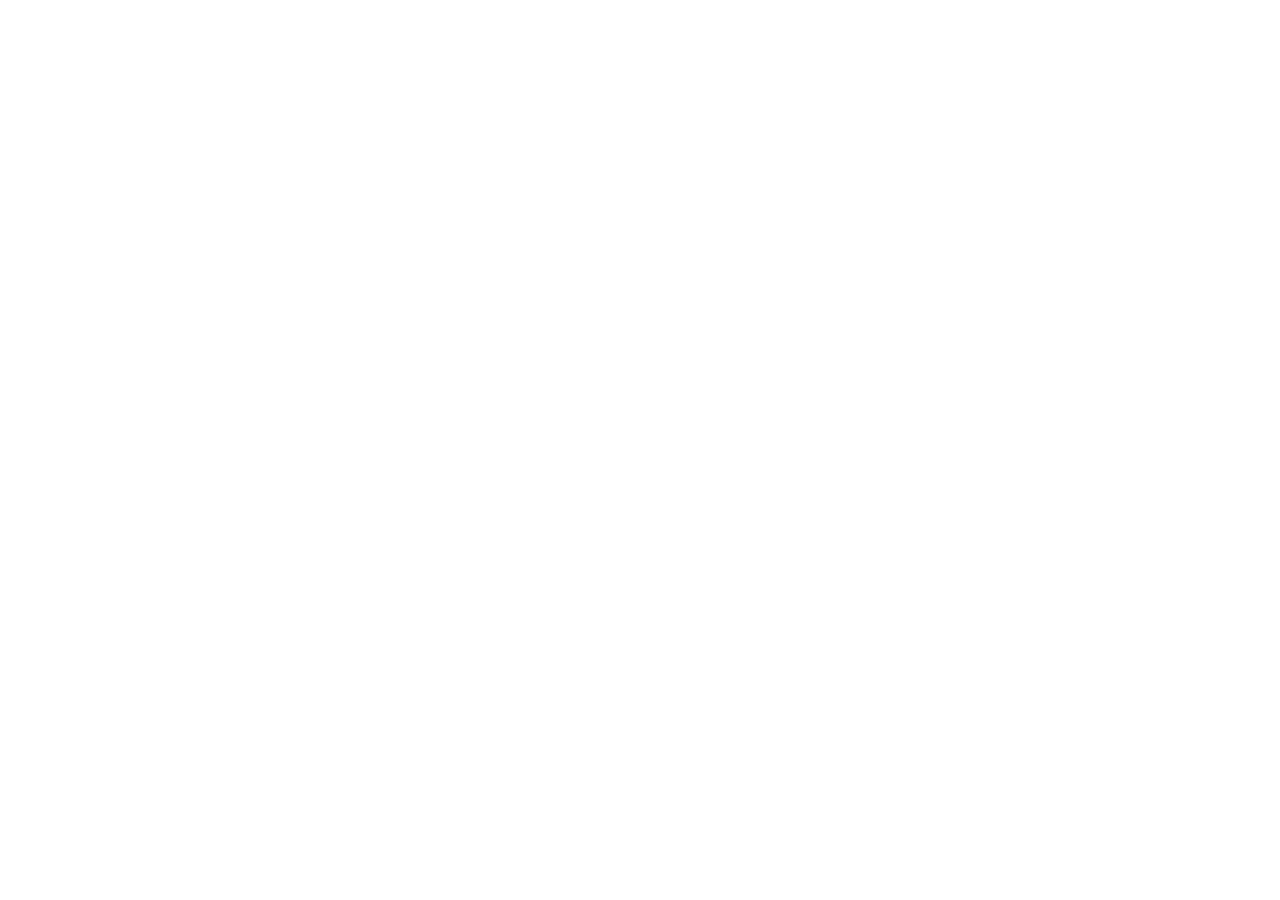
==== index.html @ f514699d "feat: redirect site root and /cv to the published CV" ====
<!doctype html>
<html lang="en">
  <head>
    <meta charset="utf-8" />
    <meta name="viewport" content="width=device-width, initial-scale=1" />
    <title>Maksym Synenko</title>
    <meta http-equiv="refresh" content="0; url=cv/" />
    <link rel="canonical" href="https://devmaxxx.github.io/cv/" />
    <script>
      location.replace('cv/');
    </script>
  </head>
  <body>
    <p><a href="cv/">Maksym Synenko — CV</a></p>
  </body>
</html>
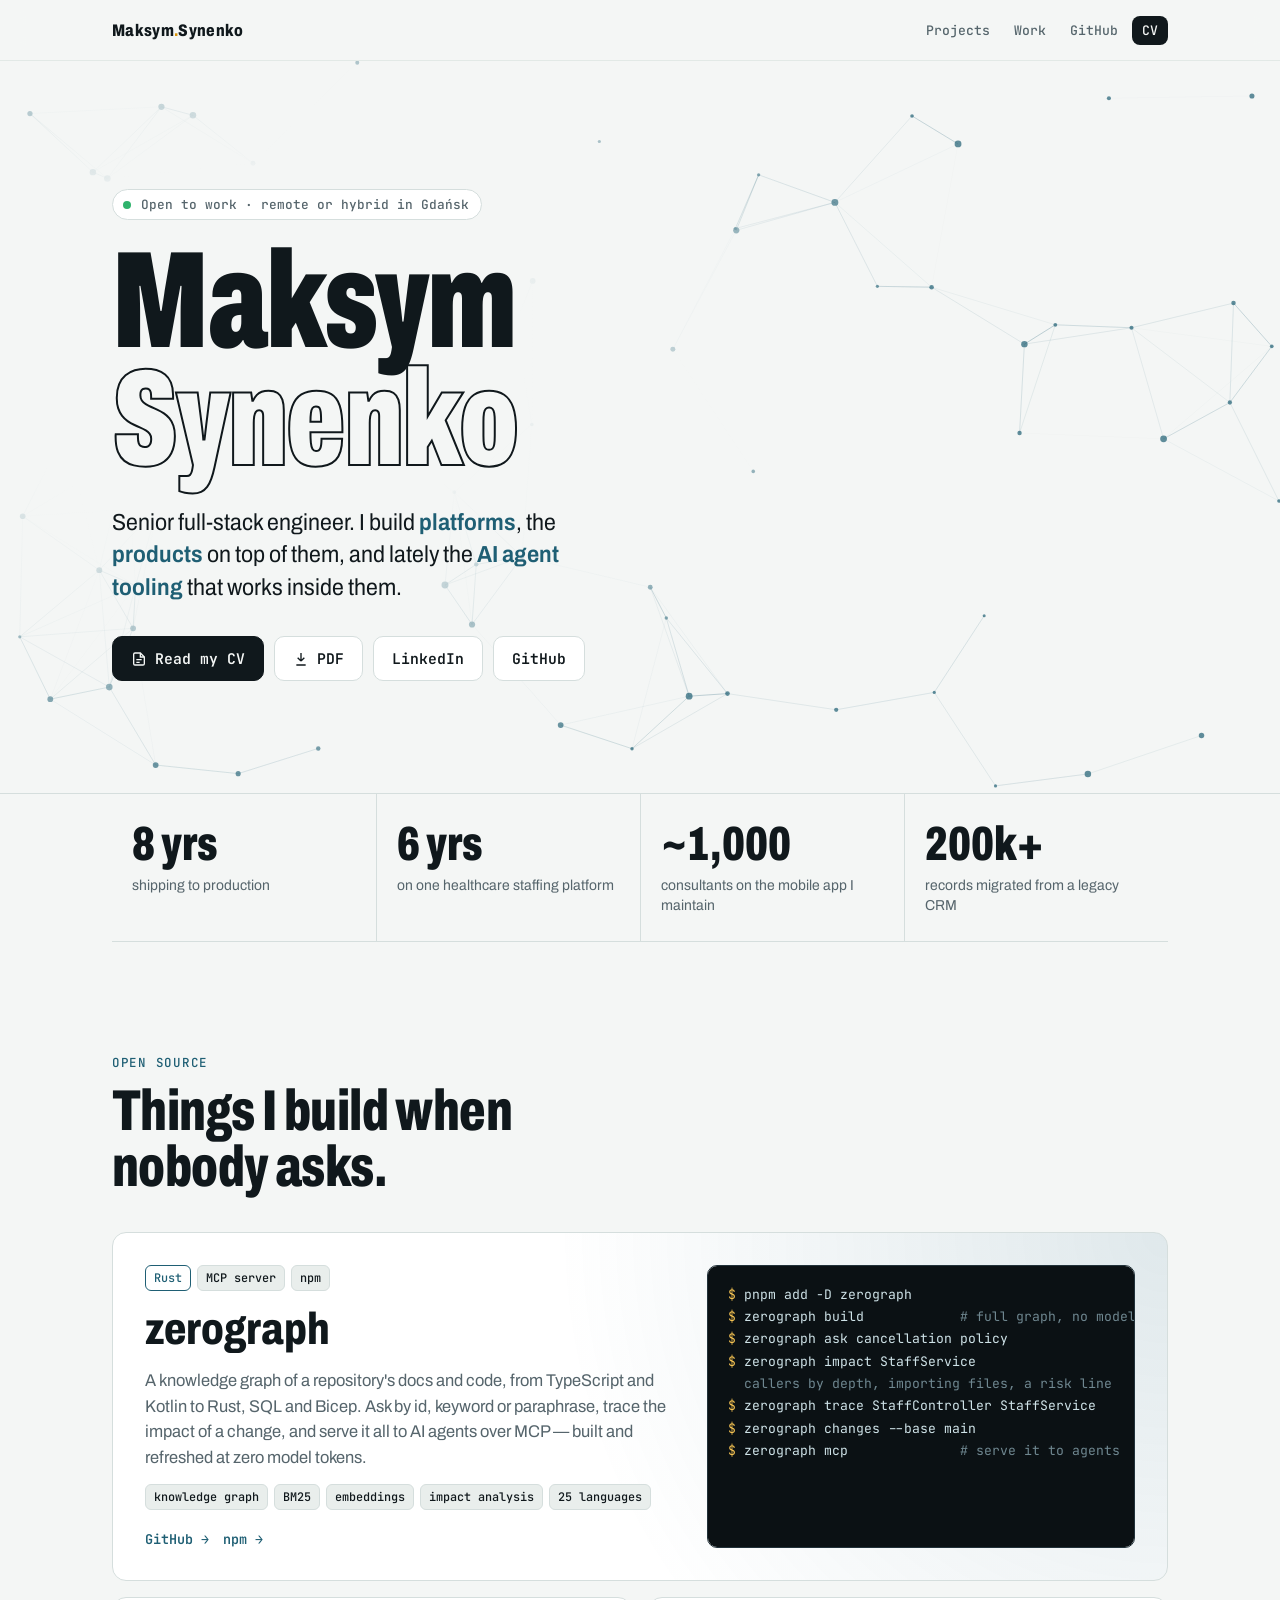
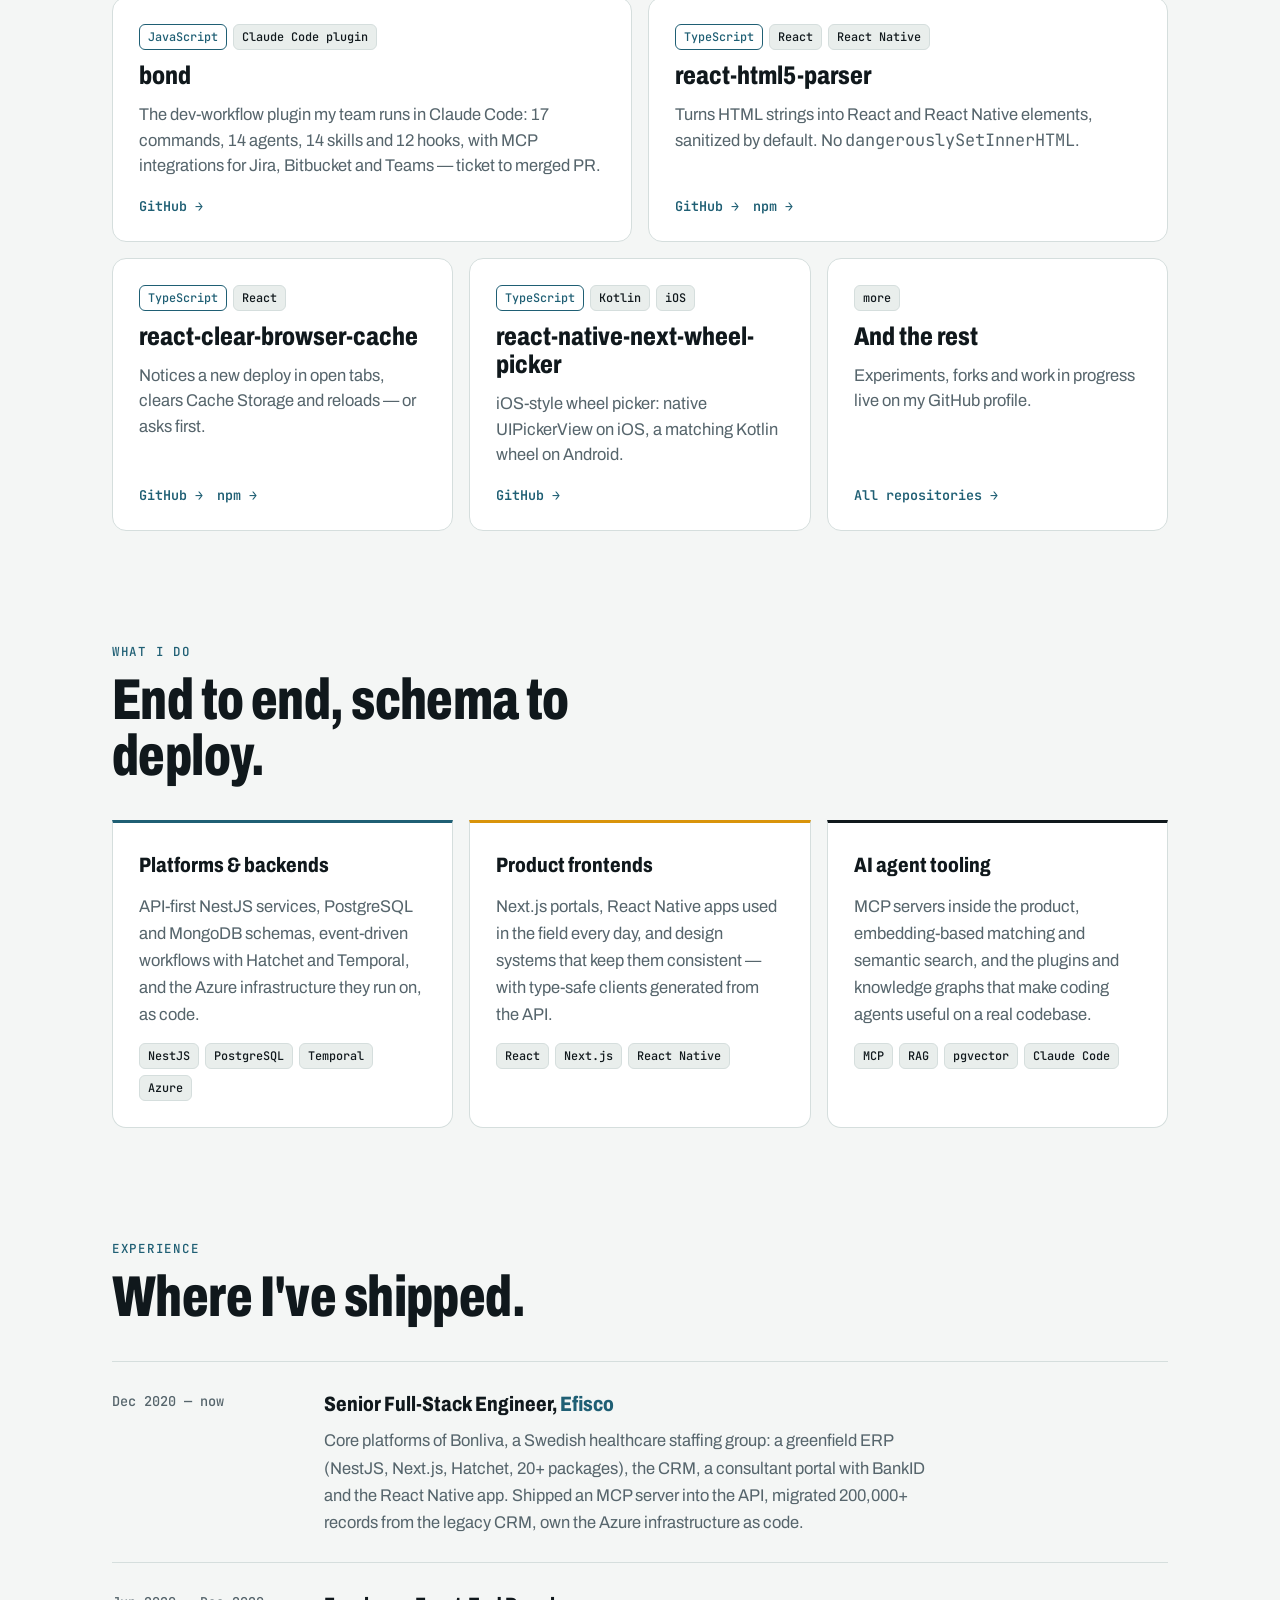
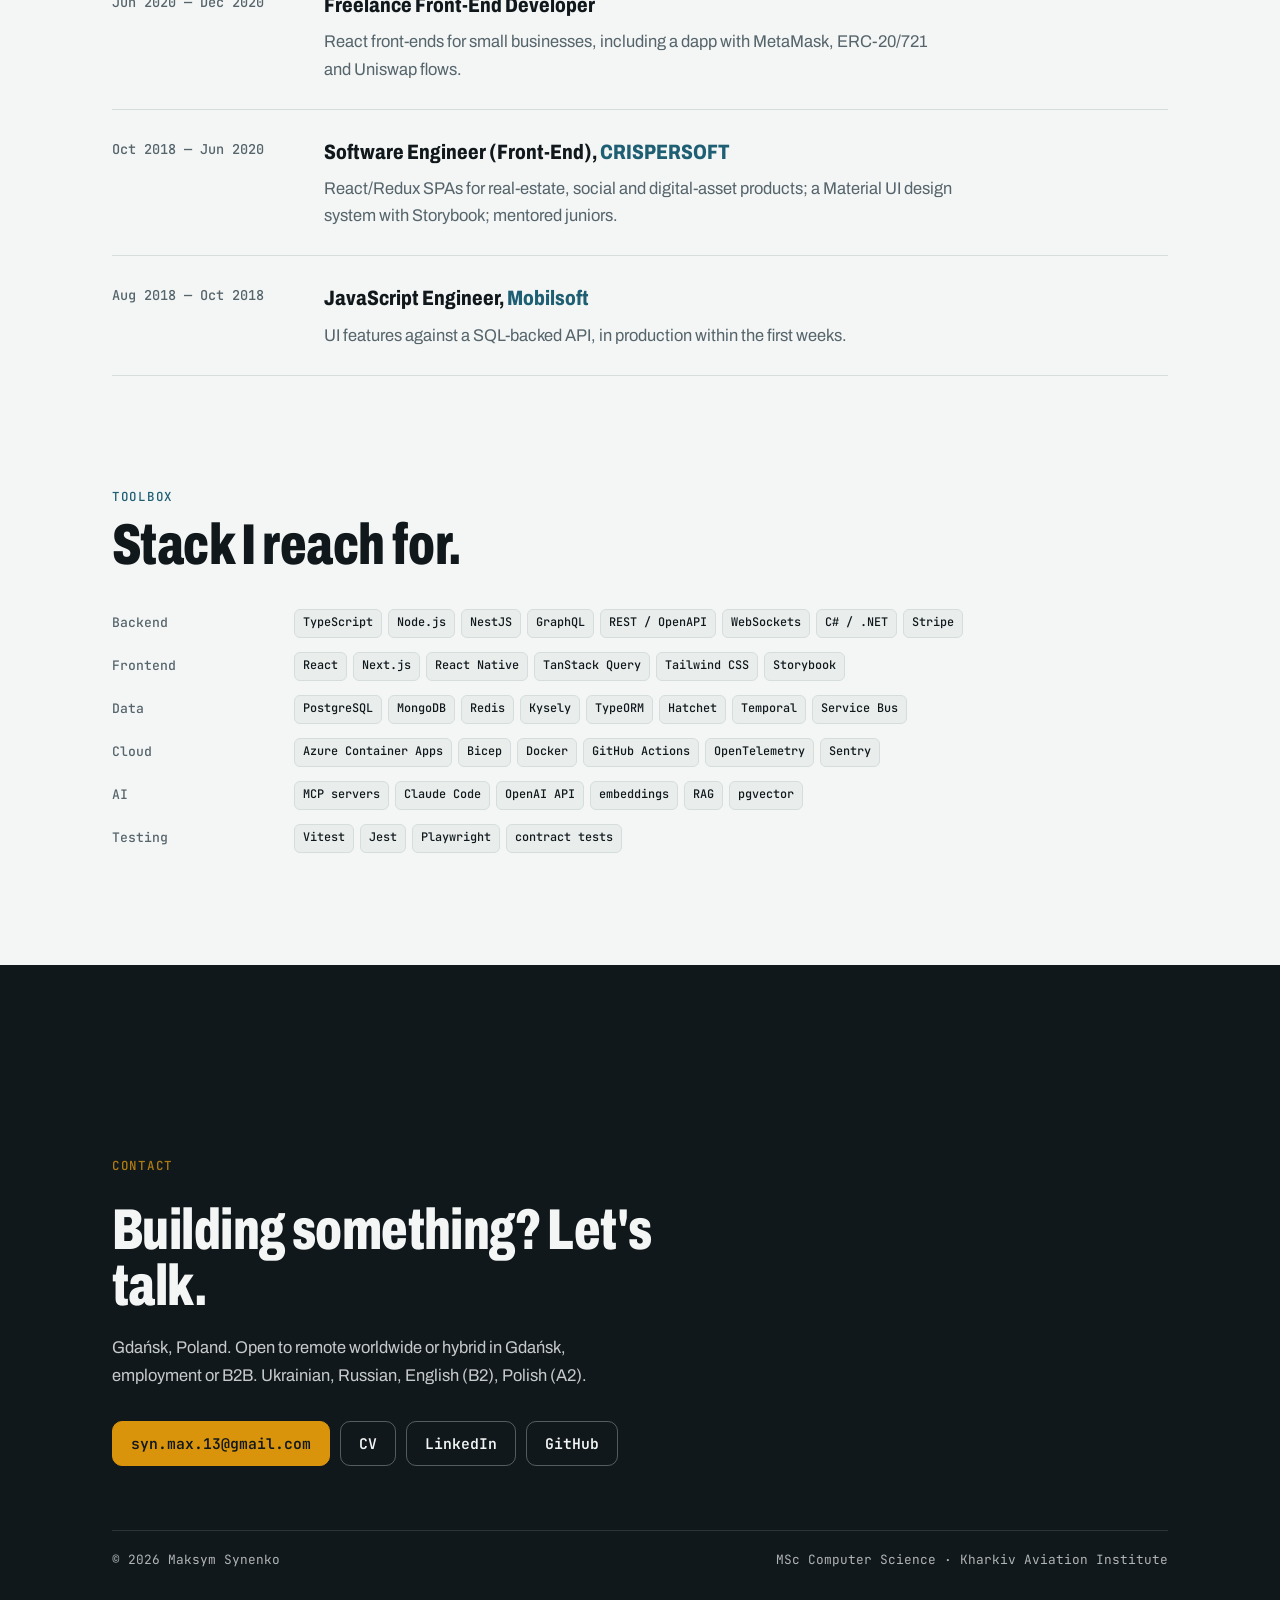
==== commit fa65fc34: "feat: add landing page with projects, experience and CV links" ====
--- a/index.html
+++ b/index.html
@@ -3,14 +3,1005 @@
   <head>
     <meta charset="utf-8" />
     <meta name="viewport" content="width=device-width, initial-scale=1" />
-    <title>Maksym Synenko</title>
-    <meta http-equiv="refresh" content="0; url=cv/" />
-    <link rel="canonical" href="https://devmaxxx.github.io/cv/" />
-    <script>
-      location.replace('cv/');
-    </script>
+    <title>Maksym Synenko — Senior Full-Stack Engineer</title>
+    <meta
+      name="description"
+      content="Senior full-stack / backend engineer in Gdańsk. TypeScript, NestJS, React, PostgreSQL, Azure, MCP servers and AI agent tooling. Open source: zerograph, bond, react-html5-parser."
+    />
+    <meta property="og:title" content="Maksym Synenko — Senior Full-Stack Engineer" />
+    <meta
+      property="og:description"
+      content="Platforms, product frontends and AI agent tooling. TypeScript, NestJS, React, PostgreSQL, Azure, MCP."
+    />
+    <meta property="og:url" content="https://devmaxxx.github.io/" />
+    <meta property="og:type" content="website" />
+    <link
+      rel="icon"
+      href="data:image/svg+xml,%3Csvg xmlns='http://www.w3.org/2000/svg' viewBox='0 0 64 64'%3E%3Crect width='64' height='64' rx='14' fill='%231f5f74'/%3E%3Ctext x='32' y='43' font-family='Arial' font-weight='800' font-size='28' text-anchor='middle' fill='%23f6c453'%3EMS%3C/text%3E%3C/svg%3E"
+    />
+    <link rel="preconnect" href="https://fonts.googleapis.com" />
+    <link rel="preconnect" href="https://fonts.gstatic.com" crossorigin />
+    <link
+      rel="stylesheet"
+      href="https://fonts.googleapis.com/css2?family=Archivo:wdth,wght@62..125,400..900&family=JetBrains+Mono:wght@400;500;600&display=swap"
+    />
+    <style>
+      :root {
+        color-scheme: light;
+        --bg: #f4f6f5;
+        --bg-2: #e9eeec;
+        --surface: #ffffff;
+        --fg: #10181c;
+        --muted: #56656c;
+        --line: #d5dedd;
+        --accent: #1f5f74;
+        --accent-2: #d9940b;
+        --glow: rgb(31 95 116 / 0.14);
+        --node: 31 95 116;
+        --display: 'Archivo', 'Helvetica Neue', Arial, sans-serif;
+        --mono: 'JetBrains Mono', ui-monospace, 'SF Mono', Menlo, monospace;
+        --radius: 14px;
+      }
+      @media (prefers-color-scheme: dark) {
+        :root:not([data-theme='light']) {
+          color-scheme: dark;
+          --bg: #0b1114;
+          --bg-2: #101a1e;
+          --surface: #121d22;
+          --fg: #e8eef0;
+          --muted: #93a6ad;
+          --line: #22323a;
+          --accent: #6cc3d9;
+          --accent-2: #f6c453;
+          --glow: rgb(108 195 217 / 0.12);
+          --node: 108 195 217;
+        }
+      }
+      :root[data-theme='dark'] {
+        color-scheme: dark;
+        --bg: #0b1114;
+        --bg-2: #101a1e;
+        --surface: #121d22;
+        --fg: #e8eef0;
+        --muted: #93a6ad;
+        --line: #22323a;
+        --accent: #6cc3d9;
+        --accent-2: #f6c453;
+        --glow: rgb(108 195 217 / 0.12);
+        --node: 108 195 217;
+      }
+
+      * {
+        box-sizing: border-box;
+      }
+      html {
+        scroll-behavior: smooth;
+        scroll-padding-top: 72px;
+      }
+      @media (prefers-reduced-motion: reduce) {
+        html {
+          scroll-behavior: auto;
+        }
+      }
+      body {
+        margin: 0;
+        background: var(--bg);
+        color: var(--fg);
+        font: 400 17px/1.6 var(--display);
+        font-variation-settings: 'wdth' 96;
+        -webkit-font-smoothing: antialiased;
+      }
+      a {
+        color: inherit;
+      }
+      :focus-visible {
+        outline: 2px solid var(--accent-2);
+        outline-offset: 3px;
+        border-radius: 4px;
+      }
+      .wrap {
+        max-width: 1120px;
+        margin: 0 auto;
+        padding: 0 16px;
+      }
+      @media (min-width: 720px) {
+        .wrap {
+          padding: 0 32px;
+        }
+      }
+      .mono {
+        font-family: var(--mono);
+      }
+
+      /* Nav */
+      .nav {
+        position: sticky;
+        top: 0;
+        z-index: 10;
+        backdrop-filter: blur(12px);
+        -webkit-backdrop-filter: blur(12px);
+        background: color-mix(in srgb, var(--bg) 78%, transparent);
+        border-bottom: 1px solid color-mix(in srgb, var(--line) 60%, transparent);
+      }
+      .nav .wrap {
+        display: flex;
+        align-items: center;
+        justify-content: space-between;
+        height: 60px;
+        gap: 16px;
+      }
+      .mark {
+        font: 800 1.05rem var(--display);
+        font-variation-settings: 'wdth' 80;
+        text-decoration: none;
+        letter-spacing: 0.02em;
+      }
+      .mark span {
+        color: var(--accent-2);
+      }
+      .nav ul {
+        display: flex;
+        gap: 4px;
+        list-style: none;
+        margin: 0;
+        padding: 0;
+        font: 500 0.82rem var(--mono);
+      }
+      .nav li a {
+        display: block;
+        padding: 6px 10px;
+        border-radius: 8px;
+        text-decoration: none;
+        color: var(--muted);
+      }
+      .nav li a:hover {
+        color: var(--fg);
+        background: var(--bg-2);
+      }
+      .nav li a.cv {
+        color: var(--bg);
+        background: var(--fg);
+      }
+      @media (max-width: 560px) {
+        .nav li.opt {
+          display: none;
+        }
+      }
+
+      /* Hero */
+      .hero {
+        position: relative;
+        overflow: hidden;
+        border-bottom: 1px solid var(--line);
+      }
+      #graph {
+        position: absolute;
+        inset: 0;
+        width: 100%;
+        height: 100%;
+        pointer-events: none;
+      }
+      .hero::after {
+        content: '';
+        position: absolute;
+        inset: 0;
+        pointer-events: none;
+        background: radial-gradient(
+          ellipse 70% 80% at 20% 40%,
+          var(--bg) 30%,
+          transparent 75%
+        );
+      }
+      .hero .wrap {
+        position: relative;
+        z-index: 1;
+        padding-top: clamp(56px, 11vw, 128px);
+        padding-bottom: clamp(56px, 9vw, 112px);
+      }
+      .status {
+        display: inline-flex;
+        align-items: center;
+        gap: 10px;
+        font: 500 0.8rem var(--mono);
+        color: var(--muted);
+        border: 1px solid var(--line);
+        background: var(--surface);
+        padding: 6px 12px 6px 10px;
+        border-radius: 999px;
+      }
+      .dot {
+        width: 8px;
+        height: 8px;
+        border-radius: 50%;
+        background: #2fb36c;
+        box-shadow: 0 0 0 0 rgb(47 179 108 / 0.6);
+        animation: pulse 2.4s infinite;
+      }
+      @keyframes pulse {
+        70% {
+          box-shadow: 0 0 0 8px rgb(47 179 108 / 0);
+        }
+        100% {
+          box-shadow: 0 0 0 0 rgb(47 179 108 / 0);
+        }
+      }
+      @media (prefers-reduced-motion: reduce) {
+        .dot {
+          animation: none;
+        }
+      }
+      h1 {
+        margin: 22px 0 0;
+        font-weight: 850;
+        font-variation-settings: 'wdth' 64;
+        font-size: clamp(3.4rem, 13vw, 8.6rem);
+        line-height: 0.86;
+        letter-spacing: -0.015em;
+      }
+      h1 .last {
+        display: block;
+        color: transparent;
+        -webkit-text-stroke: 2px var(--fg);
+      }
+      @supports not (-webkit-text-stroke: 2px black) {
+        h1 .last {
+          color: var(--fg);
+        }
+      }
+      .lede {
+        margin: 28px 0 0;
+        max-width: 40ch;
+        font-size: clamp(1.15rem, 2.4vw, 1.45rem);
+        line-height: 1.4;
+        font-variation-settings: 'wdth' 90;
+      }
+      .lede em {
+        font-style: normal;
+        color: var(--accent);
+        font-weight: 650;
+      }
+      .cta {
+        display: flex;
+        flex-wrap: wrap;
+        gap: 10px;
+        margin-top: 32px;
+      }
+      .btn {
+        display: inline-flex;
+        align-items: center;
+        gap: 8px;
+        font: 600 0.92rem var(--mono);
+        text-decoration: none;
+        padding: 12px 18px;
+        border-radius: 10px;
+        border: 1px solid var(--line);
+        background: var(--surface);
+        cursor: pointer;
+        color: var(--fg);
+        transition:
+          transform 0.15s,
+          border-color 0.15s;
+      }
+      .btn:hover {
+        transform: translateY(-2px);
+        border-color: var(--accent);
+      }
+      .btn.primary {
+        background: var(--fg);
+        color: var(--bg);
+        border-color: var(--fg);
+      }
+      .btn svg {
+        width: 16px;
+        height: 16px;
+      }
+
+      /* Facts */
+      .facts {
+        display: grid;
+        grid-template-columns: repeat(4, minmax(0, 1fr));
+        border-bottom: 1px solid var(--line);
+      }
+      .facts > div {
+        padding: 26px 20px;
+        min-width: 0;
+      }
+      .facts > div + div {
+        border-left: 1px solid var(--line);
+      }
+      .facts b {
+        display: block;
+        font-weight: 850;
+        font-variation-settings: 'wdth' 70;
+        font-size: clamp(2rem, 4.5vw, 3rem);
+        line-height: 1;
+        font-variant-numeric: tabular-nums;
+      }
+      .facts span {
+        display: block;
+        margin-top: 8px;
+        font-size: 0.9rem;
+        color: var(--muted);
+        line-height: 1.35;
+      }
+      @media (max-width: 720px) {
+        .facts {
+          grid-template-columns: repeat(2, minmax(0, 1fr));
+        }
+        .facts > div:nth-child(3) {
+          border-left: 0;
+        }
+        .facts > div:nth-child(n + 3) {
+          border-top: 1px solid var(--line);
+        }
+      }
+
+      /* Sections */
+      section {
+        padding: clamp(64px, 9vw, 112px) 0 0;
+      }
+      .kicker {
+        font: 500 0.78rem var(--mono);
+        letter-spacing: 0.14em;
+        text-transform: uppercase;
+        color: var(--accent);
+        margin: 0 0 12px;
+      }
+      h2 {
+        margin: 0 0 36px;
+        font-weight: 820;
+        font-variation-settings: 'wdth' 70;
+        font-size: clamp(2.1rem, 5.5vw, 3.6rem);
+        line-height: 0.98;
+        letter-spacing: -0.01em;
+        max-width: 18ch;
+      }
+
+      /* Projects */
+      .projects {
+        display: grid;
+        grid-template-columns: repeat(6, minmax(0, 1fr));
+        gap: 16px;
+      }
+      .project {
+        grid-column: span 3;
+        position: relative;
+        display: flex;
+        flex-direction: column;
+        gap: 12px;
+        padding: 26px;
+        border-radius: var(--radius);
+        background: var(--surface);
+        border: 1px solid var(--line);
+        min-width: 0;
+        transition:
+          transform 0.2s,
+          border-color 0.2s,
+          box-shadow 0.2s;
+      }
+      .project:hover {
+        transform: translateY(-3px);
+        border-color: var(--accent);
+        box-shadow: 0 18px 40px -20px var(--glow), 0 0 0 4px var(--glow);
+      }
+      .project.feature {
+        grid-column: span 6;
+        display: grid;
+        grid-template-columns: minmax(0, 1.25fr) minmax(0, 1fr);
+        gap: 28px;
+        padding: 32px;
+        background:
+          radial-gradient(circle at 100% 0%, var(--glow), transparent 55%),
+          var(--surface);
+      }
+      .project.third {
+        grid-column: span 2;
+      }
+      @media (max-width: 900px) {
+        .project,
+        .project.third {
+          grid-column: span 6;
+        }
+        .project.feature {
+          grid-template-columns: minmax(0, 1fr);
+        }
+      }
+      .project h3 {
+        margin: 0;
+        font-weight: 800;
+        font-variation-settings: 'wdth' 78;
+        font-size: 1.6rem;
+        line-height: 1.1;
+      }
+      .feature h3 {
+        font-size: clamp(2rem, 4vw, 2.8rem);
+      }
+      .project p {
+        margin: 0;
+        color: var(--muted);
+        line-height: 1.5;
+      }
+      .meta {
+        display: flex;
+        flex-wrap: wrap;
+        gap: 6px;
+        font: 500 0.74rem var(--mono);
+      }
+      .tag {
+        padding: 4px 8px;
+        border-radius: 6px;
+        background: var(--bg-2);
+        color: var(--fg);
+        border: 1px solid var(--line);
+      }
+      .tag.lang {
+        background: transparent;
+        border-color: var(--accent);
+        color: var(--accent);
+      }
+      .links {
+        margin-top: auto;
+        display: flex;
+        flex-wrap: wrap;
+        gap: 14px;
+        padding-top: 6px;
+        font: 600 0.84rem var(--mono);
+      }
+      .links a {
+        text-decoration: none;
+        color: var(--accent);
+      }
+      .links a:hover {
+        text-decoration: underline;
+        text-underline-offset: 3px;
+      }
+      .term {
+        margin: 0;
+        align-self: stretch;
+        padding: 18px 20px;
+        border-radius: 10px;
+        background: #0b1114;
+        color: #cfe3e8;
+        font: 400 0.82rem/1.7 var(--mono);
+        overflow-x: auto;
+        border: 1px solid #22323a;
+      }
+      .term .p {
+        color: #f6c453;
+      }
+      .term .c {
+        color: #6f8790;
+      }
+      .term .o {
+        color: #6cc3d9;
+      }
+
+      /* What I do */
+      .do {
+        display: grid;
+        grid-template-columns: repeat(3, minmax(0, 1fr));
+        gap: 16px;
+      }
+      @media (max-width: 900px) {
+        .do {
+          grid-template-columns: minmax(0, 1fr);
+        }
+      }
+      .do article {
+        padding: 26px;
+        border-top: 3px solid var(--accent);
+        background: var(--surface);
+        border-radius: 0 0 var(--radius) var(--radius);
+        border-left: 1px solid var(--line);
+        border-right: 1px solid var(--line);
+        border-bottom: 1px solid var(--line);
+      }
+      .do article:nth-child(2) {
+        border-top-color: var(--accent-2);
+      }
+      .do article:nth-child(3) {
+        border-top-color: var(--fg);
+      }
+      .do h3 {
+        margin: 0 0 10px;
+        font-weight: 780;
+        font-variation-settings: 'wdth' 80;
+        font-size: 1.3rem;
+      }
+      .do p {
+        margin: 0 0 14px;
+        color: var(--muted);
+      }
+
+      /* Experience */
+      .xp {
+        list-style: none;
+        margin: 0;
+        padding: 0;
+        border-top: 1px solid var(--line);
+      }
+      .xp li {
+        display: grid;
+        grid-template-columns: 180px minmax(0, 1fr);
+        gap: 8px 32px;
+        padding: 26px 0;
+        border-bottom: 1px solid var(--line);
+      }
+      @media (max-width: 720px) {
+        .xp li {
+          grid-template-columns: minmax(0, 1fr);
+        }
+      }
+      .xp time {
+        font: 500 0.85rem var(--mono);
+        color: var(--muted);
+        padding-top: 4px;
+      }
+      .xp h3 {
+        margin: 0;
+        font-weight: 780;
+        font-variation-settings: 'wdth' 80;
+        font-size: 1.3rem;
+      }
+      .xp h3 span {
+        color: var(--accent);
+      }
+      .xp p {
+        margin: 6px 0 0;
+        color: var(--muted);
+        max-width: 70ch;
+      }
+
+      /* Stack */
+      .stack {
+        display: grid;
+        grid-template-columns: 150px minmax(0, 1fr);
+        gap: 14px 32px;
+        margin: 0;
+      }
+      @media (max-width: 720px) {
+        .stack {
+          grid-template-columns: minmax(0, 1fr);
+          gap: 6px;
+        }
+        .stack dd {
+          margin-bottom: 12px;
+        }
+      }
+      .stack dt {
+        font: 500 0.82rem/2.2 var(--mono);
+        color: var(--muted);
+      }
+      .stack dd {
+        margin: 0;
+        display: flex;
+        flex-wrap: wrap;
+        gap: 6px;
+        min-width: 0;
+      }
+
+      /* Contact */
+      .contact {
+        margin-top: clamp(64px, 9vw, 112px);
+        background: var(--fg);
+        color: var(--bg);
+      }
+      .contact .wrap {
+        padding-top: clamp(56px, 8vw, 96px);
+        padding-bottom: 40px;
+      }
+      .contact .kicker {
+        color: var(--accent-2);
+      }
+      .contact h2 {
+        max-width: 20ch;
+      }
+      .contact p {
+        max-width: 56ch;
+        opacity: 0.8;
+        margin: -16px 0 28px;
+      }
+      .contact .btn {
+        background: transparent;
+        color: var(--bg);
+        border-color: color-mix(in srgb, var(--bg) 30%, transparent);
+      }
+      .contact .btn.primary {
+        background: var(--accent-2);
+        border-color: var(--accent-2);
+        color: #10181c;
+      }
+      .contact .btn:hover {
+        border-color: var(--accent-2);
+      }
+      footer {
+        display: flex;
+        flex-wrap: wrap;
+        justify-content: space-between;
+        gap: 12px;
+        margin-top: 64px;
+        padding-top: 20px;
+        border-top: 1px solid color-mix(in srgb, var(--bg) 18%, transparent);
+        font: 400 0.8rem var(--mono);
+        opacity: 0.7;
+      }
+
+      .reveal {
+        opacity: 0;
+        transform: translateY(16px);
+        transition:
+          opacity 0.6s ease,
+          transform 0.6s ease;
+      }
+      .reveal.in {
+        opacity: 1;
+        transform: none;
+      }
+      @media (prefers-reduced-motion: reduce) {
+        .reveal {
+          opacity: 1;
+          transform: none;
+          transition: none;
+        }
+      }
+    </style>
   </head>
   <body>
-    <p><a href="cv/">Maksym Synenko — CV</a></p>
+    <nav class="nav" aria-label="Main">
+      <div class="wrap">
+        <a class="mark" href="#top">Maksym<span>.</span>Synenko</a>
+        <ul>
+          <li class="opt"><a href="#projects">Projects</a></li>
+          <li class="opt"><a href="#work">Work</a></li>
+          <li><a href="https://github.com/devmaxxx">GitHub</a></li>
+          <li><a class="cv" href="cv/">CV</a></li>
+        </ul>
+      </div>
+    </nav>
+
+    <main id="top">
+      <header class="hero">
+        <canvas id="graph" aria-hidden="true"></canvas>
+        <div class="wrap">
+          <span class="status"><span class="dot"></span>Open to work · remote or hybrid in Gdańsk</span>
+          <h1>Maksym <span class="last">Synenko</span></h1>
+          <p class="lede">
+            Senior full-stack engineer. I build <em>platforms</em>, the <em>products</em> on top of them, and
+            lately the <em>AI agent tooling</em> that works inside them.
+          </p>
+          <div class="cta">
+            <a class="btn primary" href="cv/">
+              <svg viewBox="0 0 24 24" fill="none" stroke="currentColor" stroke-width="2" aria-hidden="true"><path d="M14 3H6a2 2 0 0 0-2 2v14a2 2 0 0 0 2 2h12a2 2 0 0 0 2-2V9z"/><path d="M14 3v6h6M8 13h8M8 17h5"/></svg>
+              Read my CV
+            </a>
+            <a class="btn" href="cv/maksym-synenko-cv.pdf" download>
+              <svg viewBox="0 0 24 24" fill="none" stroke="currentColor" stroke-width="2" aria-hidden="true"><path d="M12 3v12m0 0-5-5m5 5 5-5M5 21h14"/></svg>
+              PDF
+            </a>
+            <a class="btn" href="https://www.linkedin.com/in/devmaxxxx/">LinkedIn</a>
+            <a class="btn" href="https://github.com/devmaxxx">GitHub</a>
+          </div>
+        </div>
+      </header>
+
+      <div class="wrap">
+        <div class="facts" aria-label="At a glance">
+          <div><b>8 yrs</b><span>shipping to production</span></div>
+          <div><b>6 yrs</b><span>on one healthcare staffing platform</span></div>
+          <div><b>~1,000</b><span>consultants on the mobile app I maintain</span></div>
+          <div><b>200k+</b><span>records migrated from a legacy CRM</span></div>
+        </div>
+      </div>
+
+      <section id="projects">
+        <div class="wrap">
+          <p class="kicker">Open source</p>
+          <h2>Things I build when nobody asks.</h2>
+
+          <div class="projects">
+            <article class="project feature reveal">
+              <div style="display: flex; flex-direction: column; gap: 14px">
+                <div class="meta"><span class="tag lang">Rust</span><span class="tag">MCP server</span><span class="tag">npm</span></div>
+                <h3>zerograph</h3>
+                <p>
+                  A knowledge graph of a repository's docs and code, from TypeScript and Kotlin to Rust, SQL and Bicep. Ask by id, keyword or
+                  paraphrase, trace the impact of a change, and serve it all to AI agents over MCP — built and
+                  refreshed at zero model tokens.
+                </p>
+                <div class="meta">
+                  <span class="tag">knowledge graph</span><span class="tag">BM25</span><span class="tag">embeddings</span><span class="tag">impact analysis</span><span class="tag">25 languages</span>
+                </div>
+                <div class="links">
+                  <a href="https://github.com/devmaxxx/zerograph">GitHub →</a>
+                  <a href="https://www.npmjs.com/package/zerograph">npm →</a>
+                </div>
+              </div>
+              <pre class="term" aria-label="zerograph commands"><span class="p">$</span> pnpm add -D zerograph
+<span class="p">$</span> zerograph build            <span class="c"># full graph, no model calls</span>
+<span class="p">$</span> zerograph ask cancellation policy
+<span class="p">$</span> zerograph impact StaffService
+<span class="c">  callers by depth, importing files, a risk line</span>
+<span class="p">$</span> zerograph trace StaffController StaffService
+<span class="p">$</span> zerograph changes --base main
+<span class="p">$</span> zerograph mcp              <span class="c"># serve it to agents</span></pre>
+            </article>
+
+            <article class="project reveal">
+              <div class="meta"><span class="tag lang">JavaScript</span><span class="tag">Claude Code plugin</span></div>
+              <h3>bond</h3>
+              <p>
+                The dev-workflow plugin my team runs in Claude Code: 17 commands, 14 agents, 14 skills and 12 hooks,
+                with MCP integrations for Jira, Bitbucket and Teams — ticket to merged PR.
+              </p>
+              <div class="links"><a href="https://github.com/devmaxxx/bond">GitHub →</a></div>
+            </article>
+
+            <article class="project reveal">
+              <div class="meta"><span class="tag lang">TypeScript</span><span class="tag">React</span><span class="tag">React Native</span></div>
+              <h3>react-html5-parser</h3>
+              <p>
+                Turns HTML strings into React and React Native elements, sanitized by default. No
+                <code class="mono">dangerouslySetInnerHTML</code>.
+              </p>
+              <div class="links">
+                <a href="https://github.com/devmaxxx/react-html5-parser">GitHub →</a>
+                <a href="https://www.npmjs.com/package/react-html5-parser">npm →</a>
+              </div>
+            </article>
+
+            <article class="project third reveal">
+              <div class="meta"><span class="tag lang">TypeScript</span><span class="tag">React</span></div>
+              <h3>react-clear-browser-cache</h3>
+              <p>Notices a new deploy in open tabs, clears Cache Storage and reloads — or asks first.</p>
+              <div class="links">
+                <a href="https://github.com/devmaxxx/react-clear-browser-cache">GitHub →</a>
+                <a href="https://www.npmjs.com/package/react-clear-browser-cache">npm →</a>
+              </div>
+            </article>
+
+            <article class="project third reveal">
+              <div class="meta"><span class="tag lang">TypeScript</span><span class="tag">Kotlin</span><span class="tag">iOS</span></div>
+              <h3>react-native-next-wheel-picker</h3>
+              <p>iOS-style wheel picker: native UIPickerView on iOS, a matching Kotlin wheel on Android.</p>
+              <div class="links"><a href="https://github.com/devmaxxx/react-native-next-wheel-picker">GitHub →</a></div>
+            </article>
+
+            <article class="project third reveal">
+              <div class="meta"><span class="tag">more</span></div>
+              <h3>And the rest</h3>
+              <p>Experiments, forks and work in progress live on my GitHub profile.</p>
+              <div class="links"><a href="https://github.com/devmaxxx?tab=repositories">All repositories →</a></div>
+            </article>
+          </div>
+        </div>
+      </section>
+
+      <section id="about">
+        <div class="wrap">
+          <p class="kicker">What I do</p>
+          <h2>End to end, schema to deploy.</h2>
+          <div class="do">
+            <article class="reveal">
+              <h3>Platforms &amp; backends</h3>
+              <p>
+                API-first NestJS services, PostgreSQL and MongoDB schemas, event-driven workflows with Hatchet and
+                Temporal, and the Azure infrastructure they run on, as code.
+              </p>
+              <div class="meta"><span class="tag">NestJS</span><span class="tag">PostgreSQL</span><span class="tag">Temporal</span><span class="tag">Azure</span></div>
+            </article>
+            <article class="reveal">
+              <h3>Product frontends</h3>
+              <p>
+                Next.js portals, React Native apps used in the field every day, and design systems that keep them
+                consistent — with type-safe clients generated from the API.
+              </p>
+              <div class="meta"><span class="tag">React</span><span class="tag">Next.js</span><span class="tag">React Native</span></div>
+            </article>
+            <article class="reveal">
+              <h3>AI agent tooling</h3>
+              <p>
+                MCP servers inside the product, embedding-based matching and semantic search, and the plugins and
+                knowledge graphs that make coding agents useful on a real codebase.
+              </p>
+              <div class="meta"><span class="tag">MCP</span><span class="tag">RAG</span><span class="tag">pgvector</span><span class="tag">Claude Code</span></div>
+            </article>
+          </div>
+        </div>
+      </section>
+
+      <section id="work">
+        <div class="wrap">
+          <p class="kicker">Experience</p>
+          <h2>Where I've shipped.</h2>
+          <ol class="xp">
+            <li class="reveal">
+              <time>Dec 2020 — now</time>
+              <div>
+                <h3>Senior Full-Stack Engineer, <span>Efisco</span></h3>
+                <p>
+                  Core platforms of Bonliva, a Swedish healthcare staffing group: a greenfield ERP (NestJS, Next.js,
+                  Hatchet, 20+ packages), the CRM, a consultant portal with BankID and the React Native app. Shipped
+                  an MCP server into the API, migrated 200,000+ records from the legacy CRM, own the Azure
+                  infrastructure as code.
+                </p>
+              </div>
+            </li>
+            <li class="reveal">
+              <time>Jun 2020 — Dec 2020</time>
+              <div>
+                <h3>Freelance Front-End Developer</h3>
+                <p>React front-ends for small businesses, including a dapp with MetaMask, ERC-20/721 and Uniswap flows.</p>
+              </div>
+            </li>
+            <li class="reveal">
+              <time>Oct 2018 — Jun 2020</time>
+              <div>
+                <h3>Software Engineer (Front-End), <span>CRISPERSOFT</span></h3>
+                <p>React/Redux SPAs for real-estate, social and digital-asset products; a Material UI design system with Storybook; mentored juniors.</p>
+              </div>
+            </li>
+            <li class="reveal">
+              <time>Aug 2018 — Oct 2018</time>
+              <div>
+                <h3>JavaScript Engineer, <span>Mobilsoft</span></h3>
+                <p>UI features against a SQL-backed API, in production within the first weeks.</p>
+              </div>
+            </li>
+          </ol>
+        </div>
+      </section>
+
+      <section id="stack">
+        <div class="wrap">
+          <p class="kicker">Toolbox</p>
+          <h2>Stack I reach for.</h2>
+          <dl class="stack meta">
+            <dt>Backend</dt>
+            <dd><span class="tag">TypeScript</span><span class="tag">Node.js</span><span class="tag">NestJS</span><span class="tag">GraphQL</span><span class="tag">REST / OpenAPI</span><span class="tag">WebSockets</span><span class="tag">C# / .NET</span><span class="tag">Stripe</span></dd>
+            <dt>Frontend</dt>
+            <dd><span class="tag">React</span><span class="tag">Next.js</span><span class="tag">React Native</span><span class="tag">TanStack Query</span><span class="tag">Tailwind CSS</span><span class="tag">Storybook</span></dd>
+            <dt>Data</dt>
+            <dd><span class="tag">PostgreSQL</span><span class="tag">MongoDB</span><span class="tag">Redis</span><span class="tag">Kysely</span><span class="tag">TypeORM</span><span class="tag">Hatchet</span><span class="tag">Temporal</span><span class="tag">Service Bus</span></dd>
+            <dt>Cloud</dt>
+            <dd><span class="tag">Azure Container Apps</span><span class="tag">Bicep</span><span class="tag">Docker</span><span class="tag">GitHub Actions</span><span class="tag">OpenTelemetry</span><span class="tag">Sentry</span></dd>
+            <dt>AI</dt>
+            <dd><span class="tag">MCP servers</span><span class="tag">Claude Code</span><span class="tag">OpenAI API</span><span class="tag">embeddings</span><span class="tag">RAG</span><span class="tag">pgvector</span></dd>
+            <dt>Testing</dt>
+            <dd><span class="tag">Vitest</span><span class="tag">Jest</span><span class="tag">Playwright</span><span class="tag">contract tests</span></dd>
+          </dl>
+        </div>
+      </section>
+    </main>
+
+    <section class="contact" id="contact">
+      <div class="wrap">
+        <p class="kicker">Contact</p>
+        <h2>Building something? Let's talk.</h2>
+        <p>
+          Gdańsk, Poland. Open to remote worldwide or hybrid in Gdańsk, employment or B2B. Ukrainian, Russian,
+          English (B2), Polish (A2).
+        </p>
+        <div class="cta">
+          <button class="btn primary" type="button" id="copy" data-email="syn.max.13@gmail.com">
+            <span id="copy-label">syn.max.13@gmail.com</span>
+          </button>
+          <a class="btn" href="cv/">CV</a>
+          <a class="btn" href="https://www.linkedin.com/in/devmaxxxx/">LinkedIn</a>
+          <a class="btn" href="https://github.com/devmaxxx">GitHub</a>
+        </div>
+        <footer>
+          <span>© 2026 Maksym Synenko</span>
+          <span>MSc Computer Science · Kharkiv Aviation Institute</span>
+        </footer>
+      </div>
+    </section>
+
+    <script>
+      // Copy email; fall back to mailto when the clipboard is blocked.
+      const copy = document.getElementById('copy');
+      const label = document.getElementById('copy-label');
+      copy.addEventListener('click', async () => {
+        const email = copy.dataset.email;
+        try {
+          await navigator.clipboard.writeText(email);
+          label.textContent = 'Copied ✓';
+          setTimeout(() => (label.textContent = email), 2000);
+        } catch {
+          location.href = 'mailto:' + email;
+        }
+      });
+
+      const reduce = matchMedia('(prefers-reduced-motion: reduce)').matches;
+
+      // Fade sections in as they scroll into view.
+      const io = new IntersectionObserver(
+        (entries) => {
+          for (const e of entries) {
+            if (e.isIntersecting) {
+              e.target.classList.add('in');
+              io.unobserve(e.target);
+            }
+          }
+        },
+        { rootMargin: '0px 0px -8% 0px' }
+      );
+      document.querySelectorAll('.reveal').forEach((el) => io.observe(el));
+
+      // Drifting knowledge graph behind the hero, a nod to zerograph.
+      (() => {
+        const canvas = document.getElementById('graph');
+        const ctx = canvas.getContext('2d');
+        const hero = canvas.parentElement;
+        let w, h, nodes, raf;
+
+        function rgb() {
+          return getComputedStyle(document.documentElement).getPropertyValue('--node').trim();
+        }
+
+        function resize() {
+          const dpr = Math.min(devicePixelRatio || 1, 2);
+          w = hero.clientWidth;
+          h = hero.clientHeight;
+          canvas.width = w * dpr;
+          canvas.height = h * dpr;
+          ctx.setTransform(dpr, 0, 0, dpr, 0, 0);
+          const count = Math.round(Math.min(70, (w * h) / 14000));
+          nodes = Array.from({ length: count }, () => ({
+            x: Math.random() * w,
+            y: Math.random() * h,
+            vx: (Math.random() - 0.5) * 0.25,
+            vy: (Math.random() - 0.5) * 0.25,
+            r: 1.5 + Math.random() * 2
+          }));
+        }
+
+        function frame() {
+          const c = rgb();
+          const max = 150;
+          ctx.clearRect(0, 0, w, h);
+          for (const n of nodes) {
+            n.x += n.vx;
+            n.y += n.vy;
+            if (n.x < 0 || n.x > w) n.vx *= -1;
+            if (n.y < 0 || n.y > h) n.vy *= -1;
+          }
+          for (let i = 0; i < nodes.length; i++) {
+            for (let j = i + 1; j < nodes.length; j++) {
+              const a = nodes[i];
+              const b = nodes[j];
+              const d = Math.hypot(a.x - b.x, a.y - b.y);
+              if (d < max) {
+                ctx.strokeStyle = `rgb(${c} / ${0.35 * (1 - d / max)})`;
+                ctx.lineWidth = 1;
+                ctx.beginPath();
+                ctx.moveTo(a.x, a.y);
+                ctx.lineTo(b.x, b.y);
+                ctx.stroke();
+              }
+            }
+          }
+          ctx.fillStyle = `rgb(${c} / 0.7)`;
+          for (const n of nodes) {
+            ctx.beginPath();
+            ctx.arc(n.x, n.y, n.r, 0, Math.PI * 2);
+            ctx.fill();
+          }
+          if (!reduce) raf = requestAnimationFrame(frame);
+        }
+
+        resize();
+        frame();
+        addEventListener('resize', () => {
+          cancelAnimationFrame(raf);
+          resize();
+          frame();
+        });
+        // Stop drawing while the tab is hidden.
+        document.addEventListener('visibilitychange', () => {
+          cancelAnimationFrame(raf);
+          if (!document.hidden) frame();
+        });
+      })();
+    </script>
   </body>
 </html>
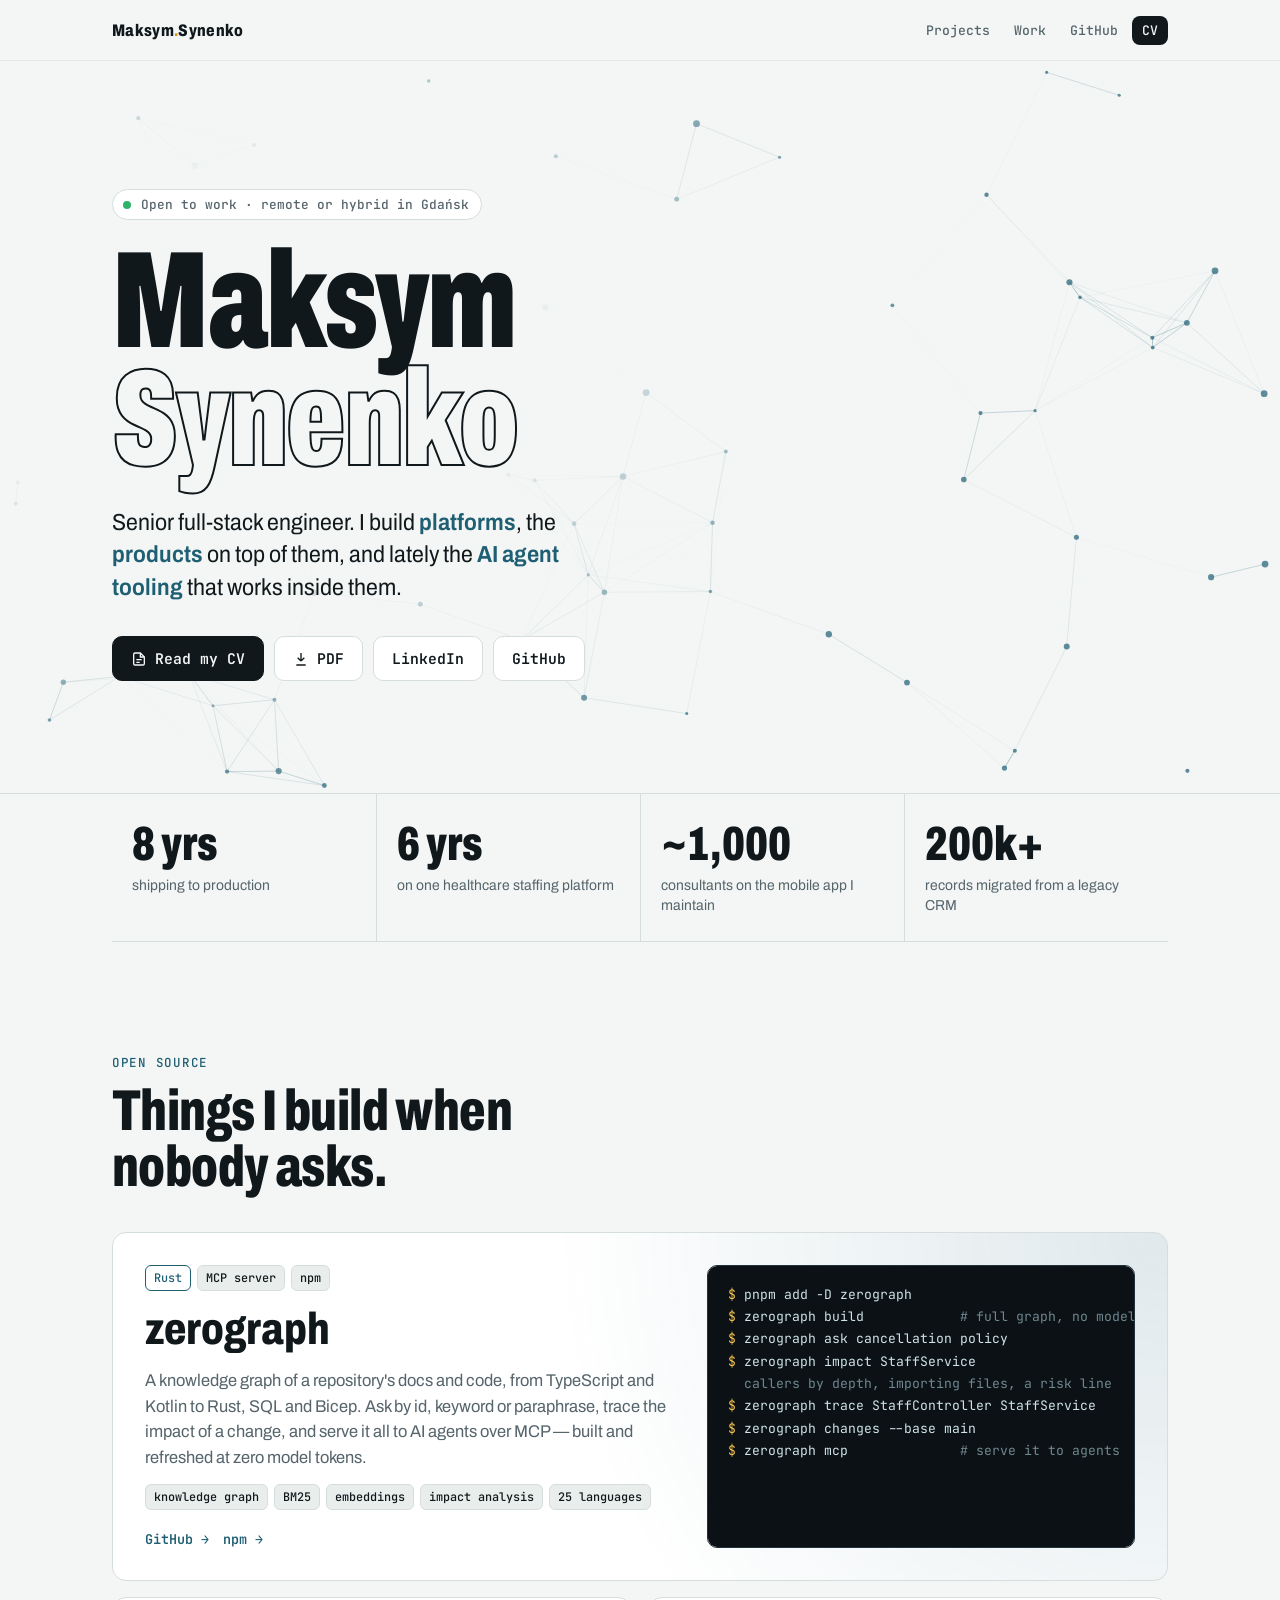
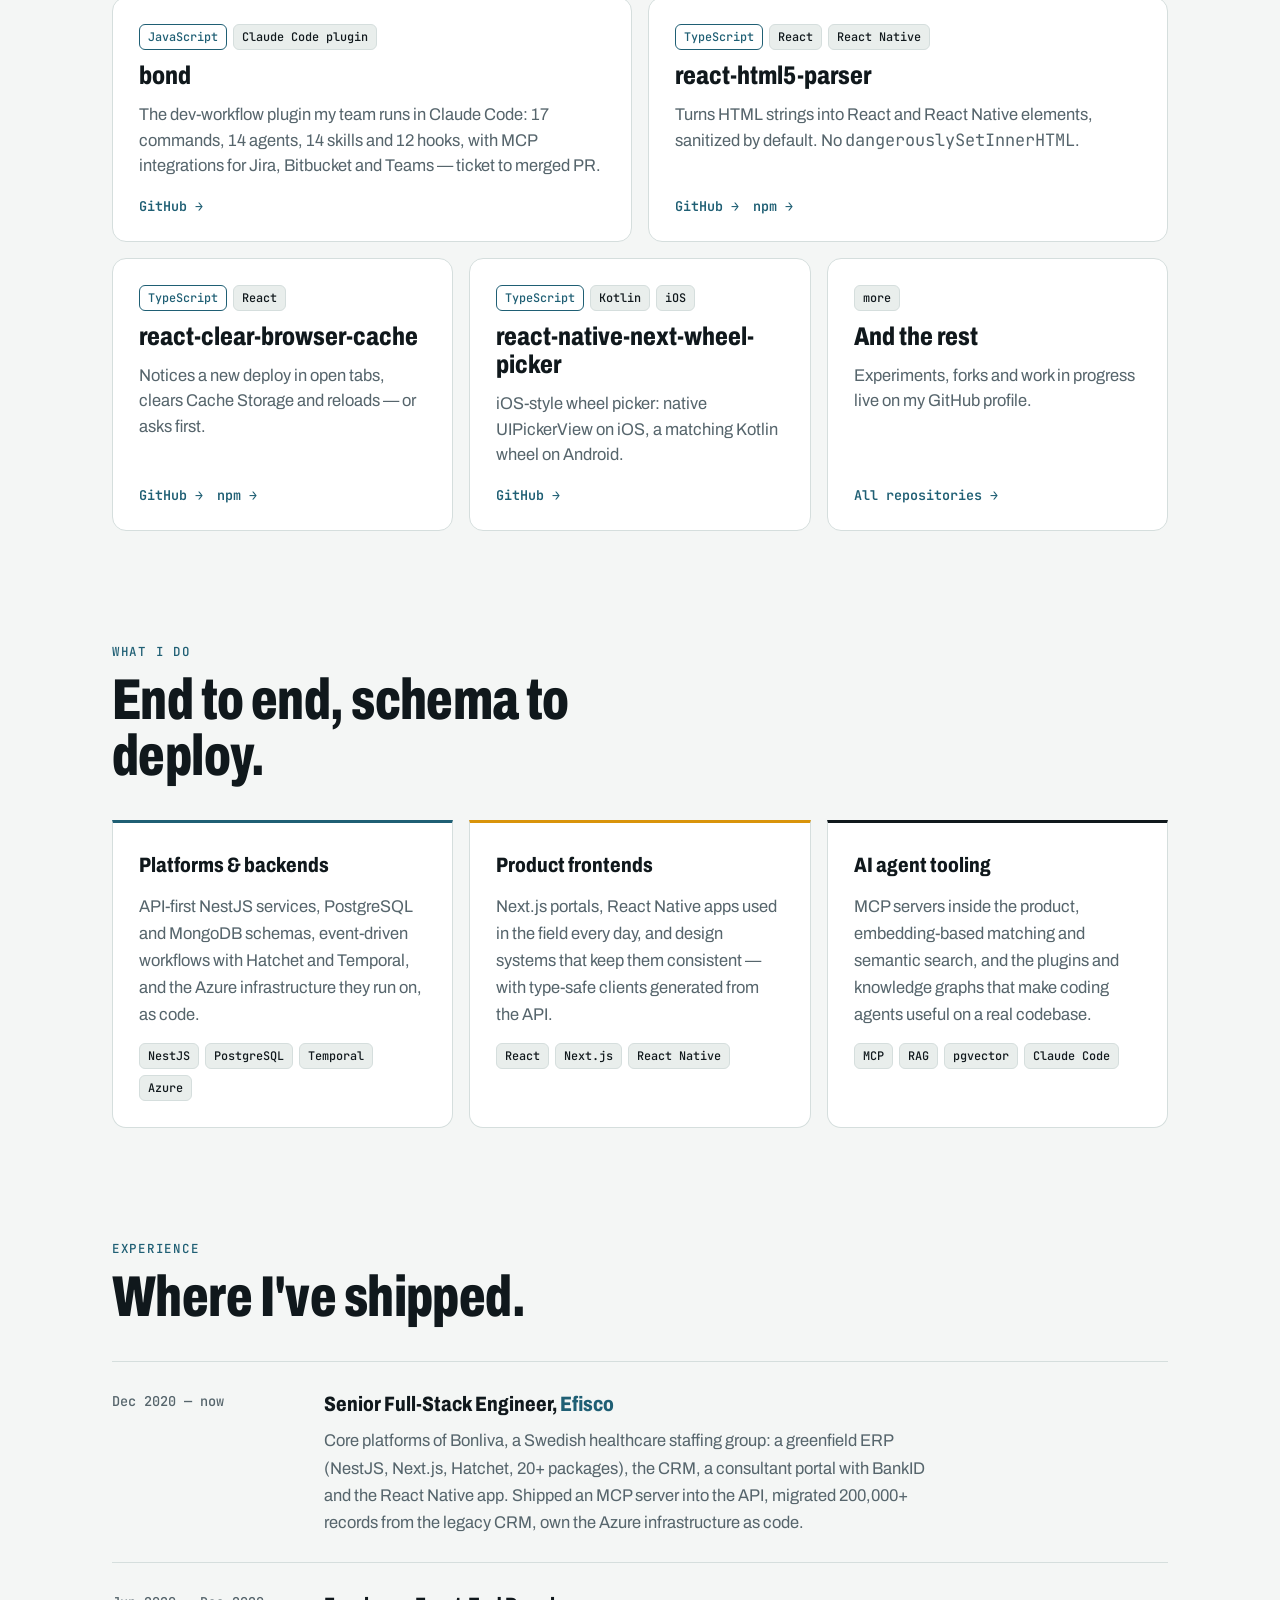
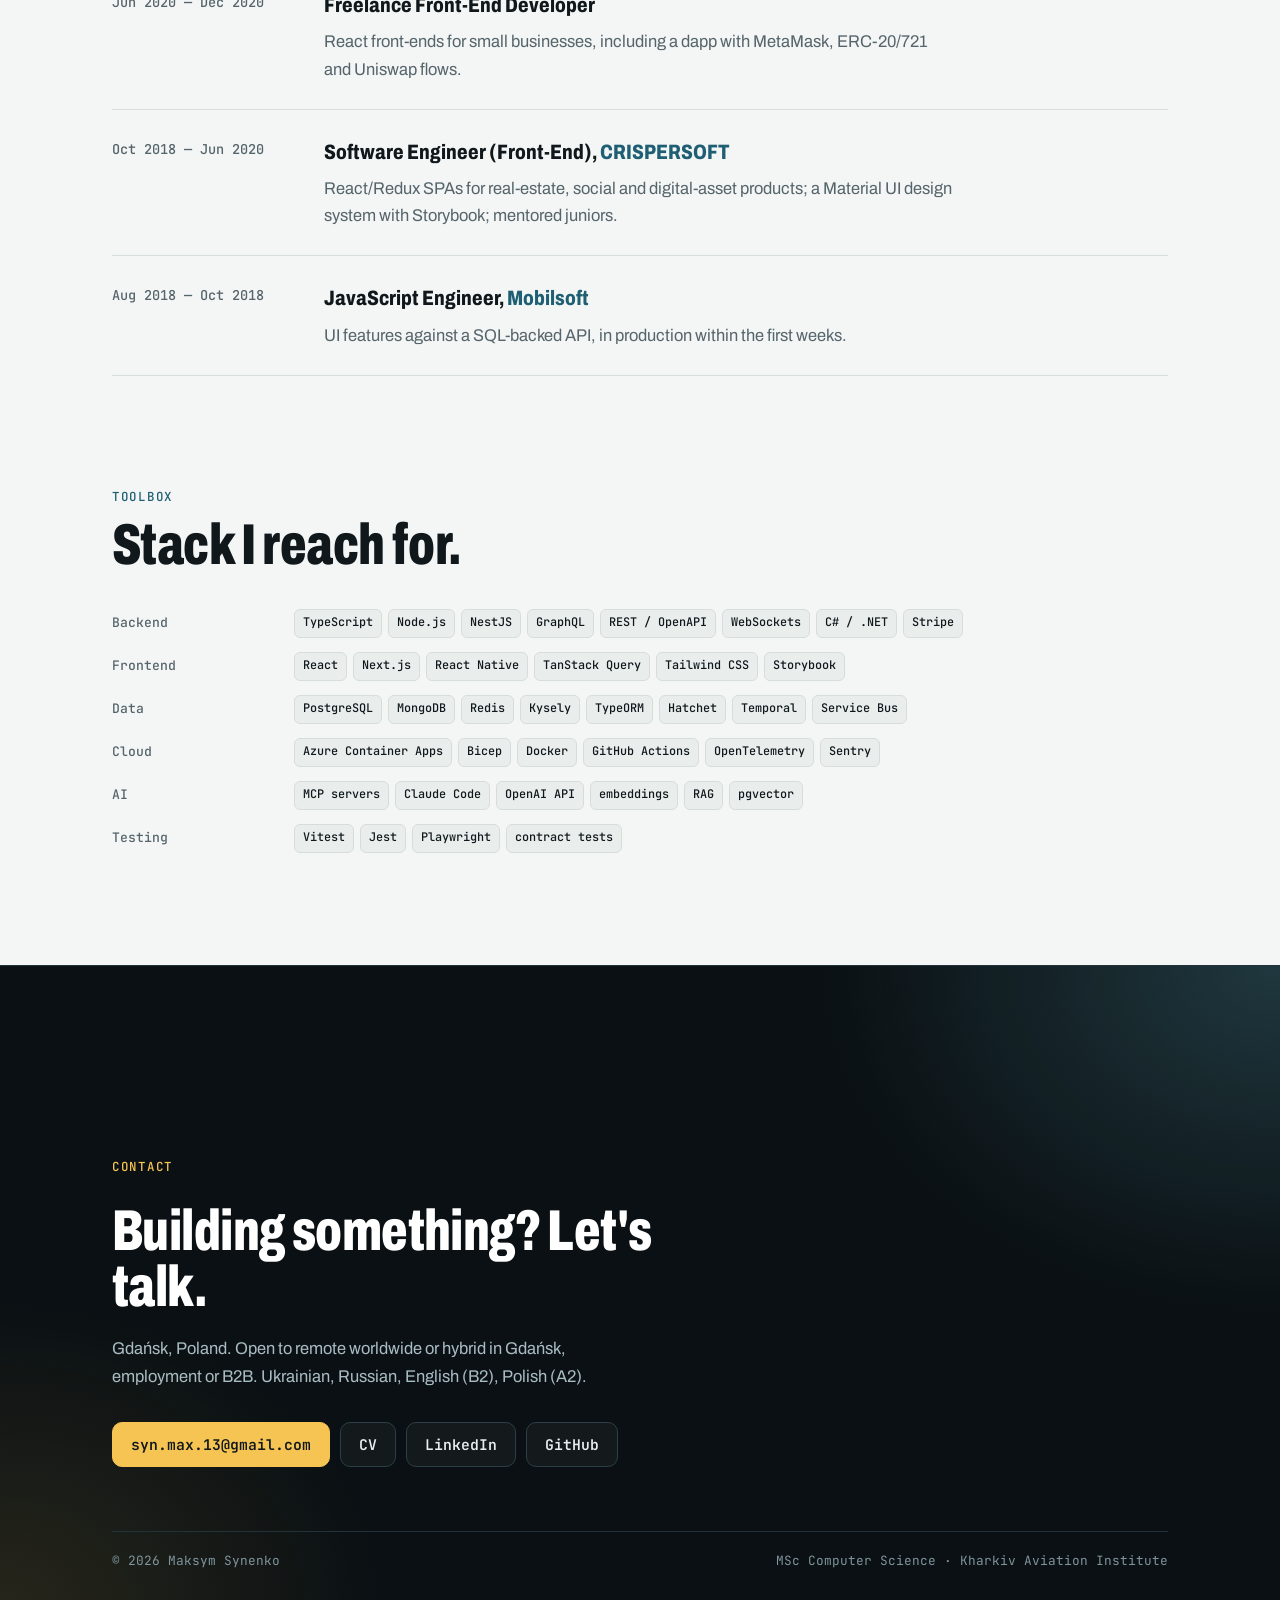
==== commit 72c36611: "style: keep the contact panel dark in both themes; expand README" ====
--- a/index.html
+++ b/index.html
@@ -580,39 +580,49 @@
         min-width: 0;
       }
 
-      /* Contact */
+      /* Contact: a fixed dark panel in both themes, so it never inverts to a
+         pale block in dark mode. */
       .contact {
+        --ink: #e8eef0;
         margin-top: clamp(64px, 9vw, 112px);
-        background: var(--fg);
-        color: var(--bg);
+        color: var(--ink);
+        background:
+          radial-gradient(ellipse 60% 90% at 100% 0%, rgb(108 195 217 / 0.22), transparent 60%),
+          radial-gradient(ellipse 50% 80% at 0% 100%, rgb(246 196 83 / 0.12), transparent 60%),
+          #0a1013;
+        border-top: 1px solid #22323a;
       }
       .contact .wrap {
         padding-top: clamp(56px, 8vw, 96px);
         padding-bottom: 40px;
       }
       .contact .kicker {
-        color: var(--accent-2);
+        color: #f6c453;
       }
       .contact h2 {
         max-width: 20ch;
+        color: #ffffff;
       }
       .contact p {
         max-width: 56ch;
-        opacity: 0.8;
+        color: #a9bcc3;
         margin: -16px 0 28px;
       }
       .contact .btn {
-        background: transparent;
-        color: var(--bg);
-        border-color: color-mix(in srgb, var(--bg) 30%, transparent);
+        background: rgb(255 255 255 / 0.04);
+        color: var(--ink);
+        border-color: #2c3f48;
       }
       .contact .btn.primary {
-        background: var(--accent-2);
-        border-color: var(--accent-2);
+        background: #f6c453;
+        border-color: #f6c453;
         color: #10181c;
       }
       .contact .btn:hover {
-        border-color: var(--accent-2);
+        border-color: #f6c453;
+      }
+      .contact :focus-visible {
+        outline-color: #6cc3d9;
       }
       footer {
         display: flex;
@@ -621,9 +631,9 @@
         gap: 12px;
         margin-top: 64px;
         padding-top: 20px;
-        border-top: 1px solid color-mix(in srgb, var(--bg) 18%, transparent);
+        border-top: 1px solid #22323a;
         font: 400 0.8rem var(--mono);
-        opacity: 0.7;
+        color: #7f949c;
       }
 
       .reveal {
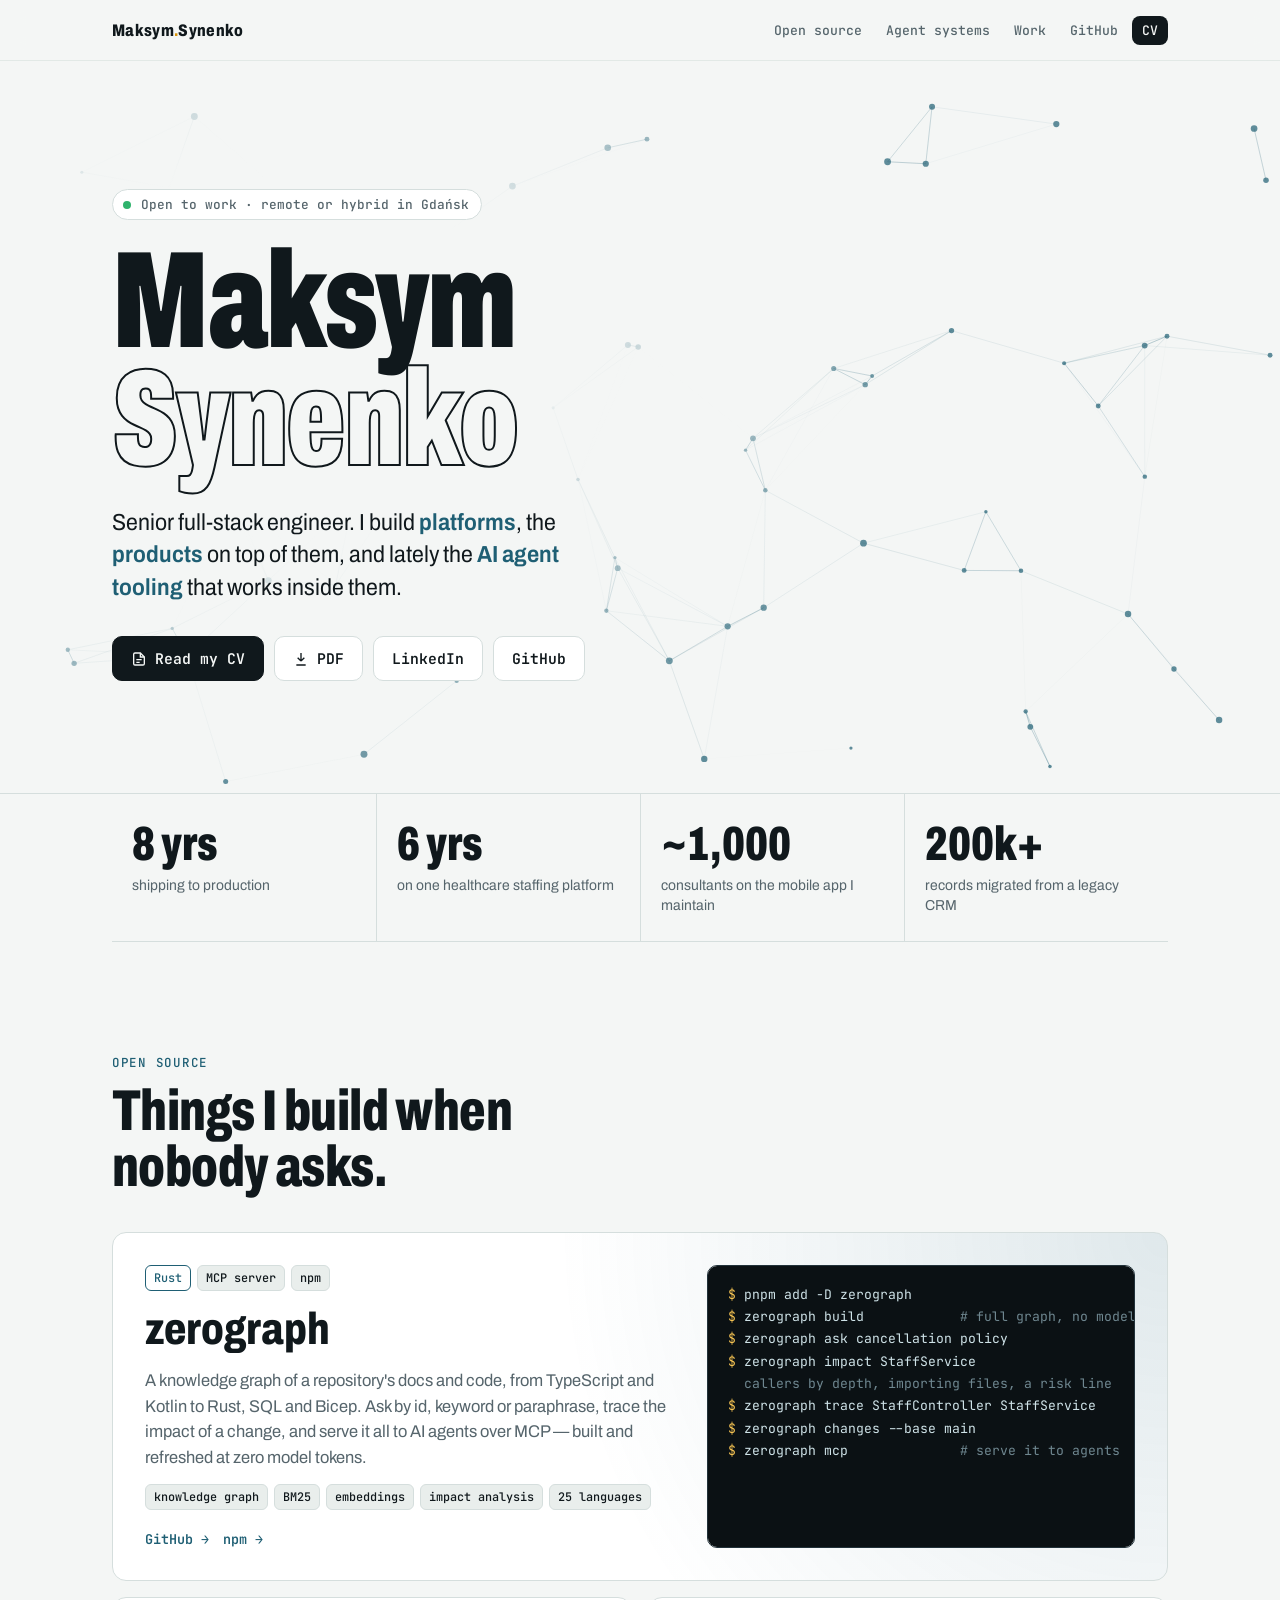
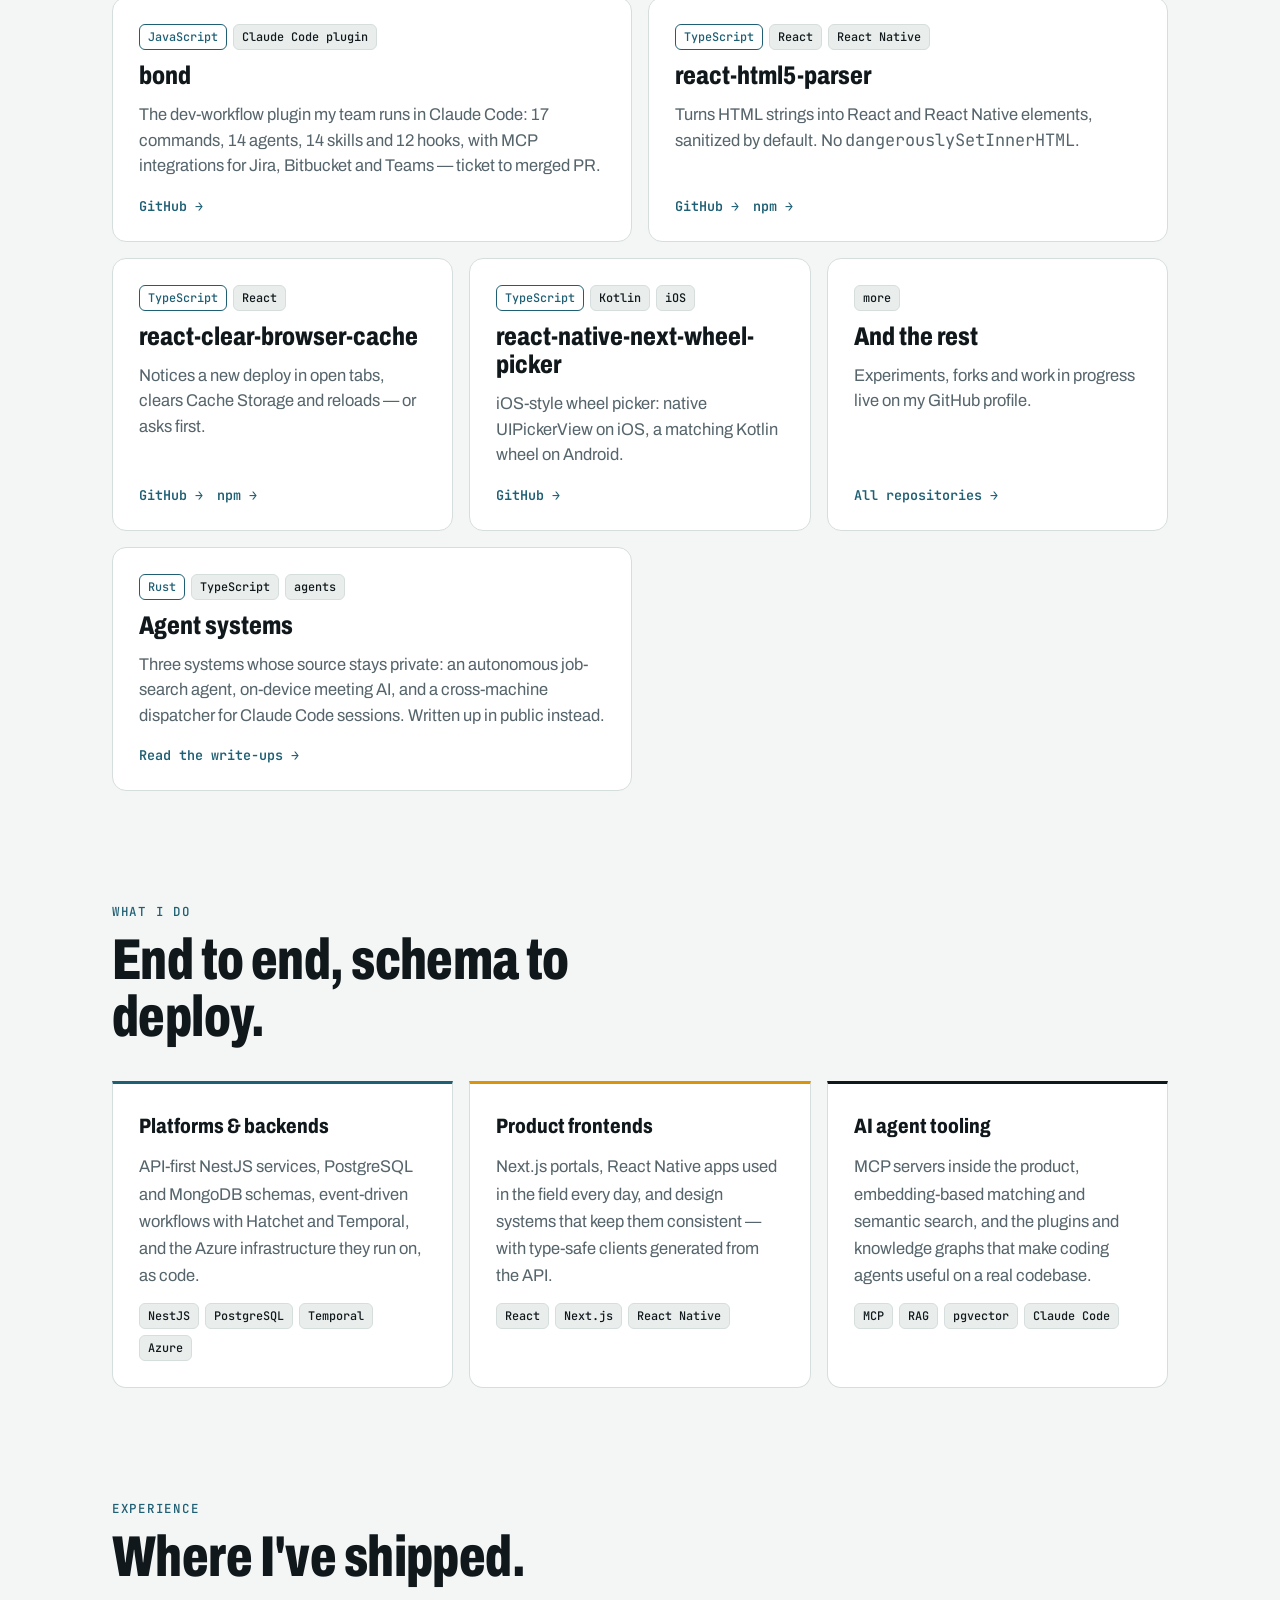
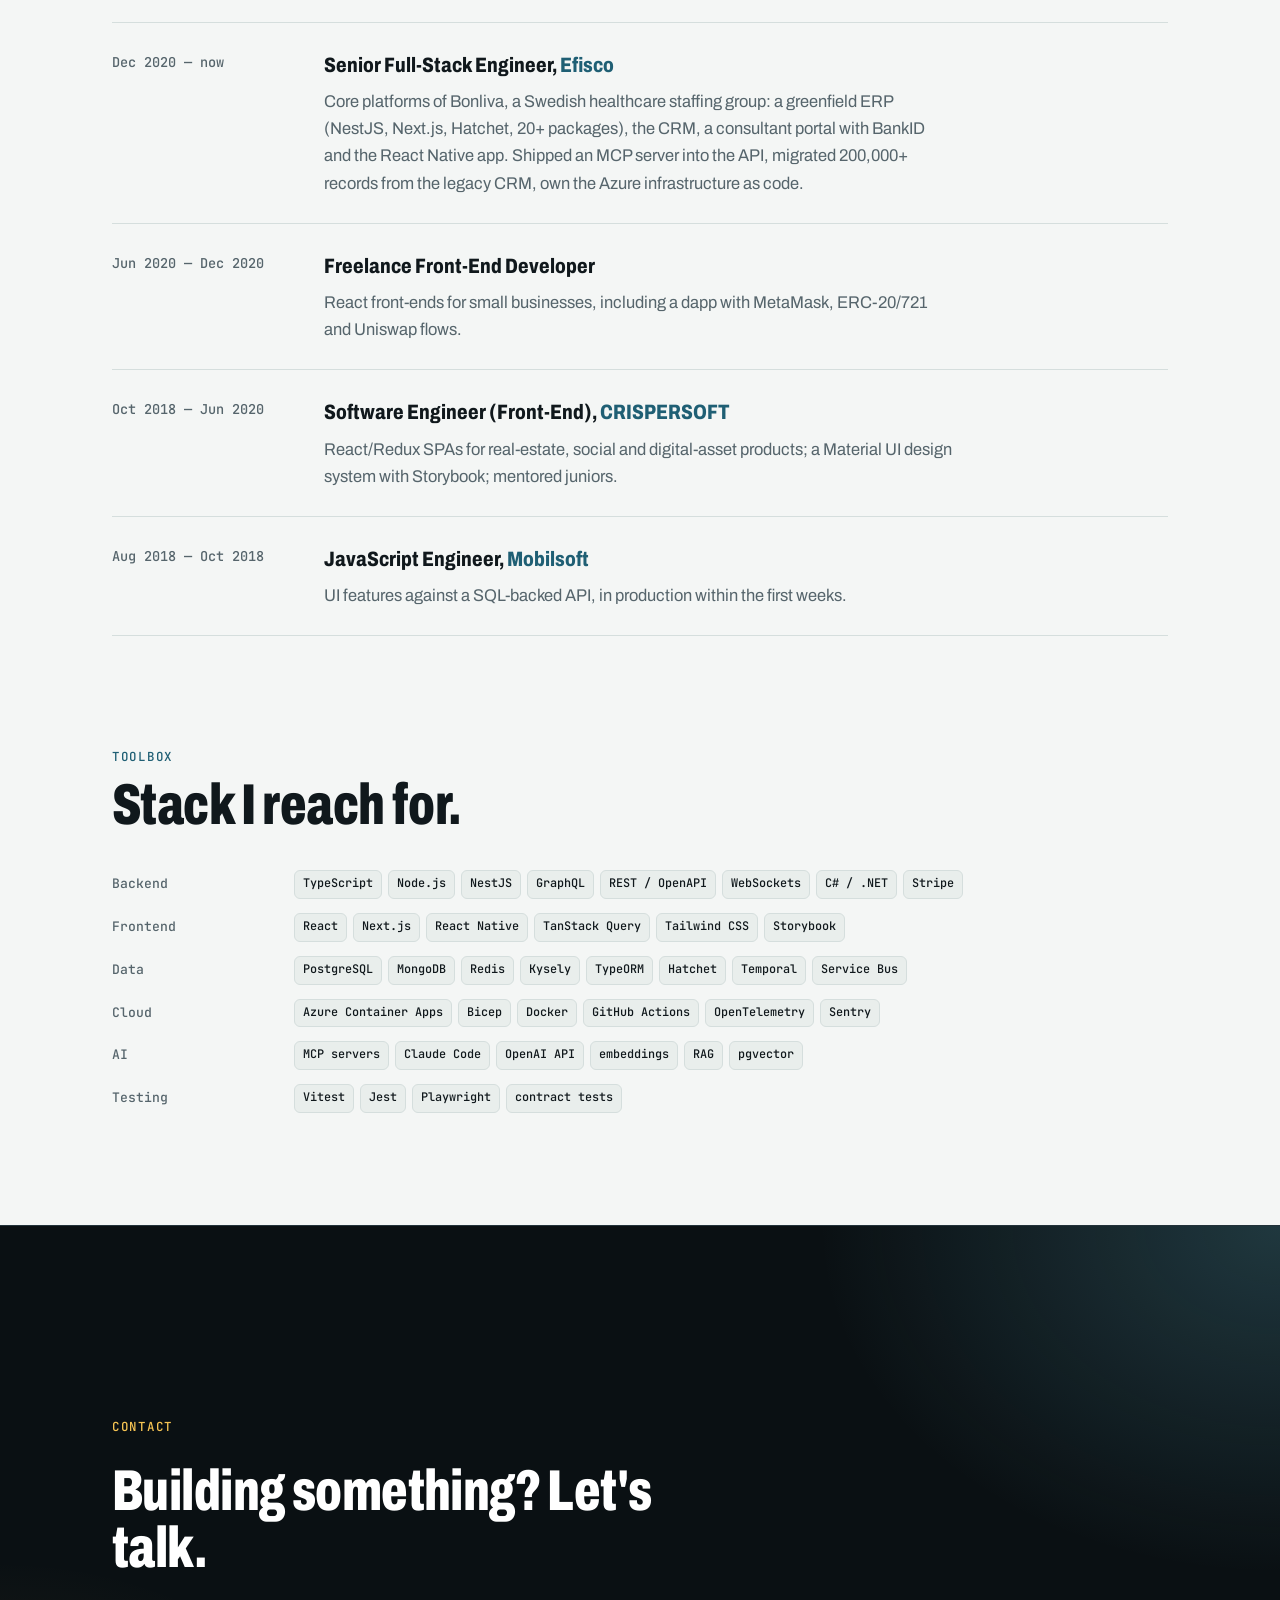
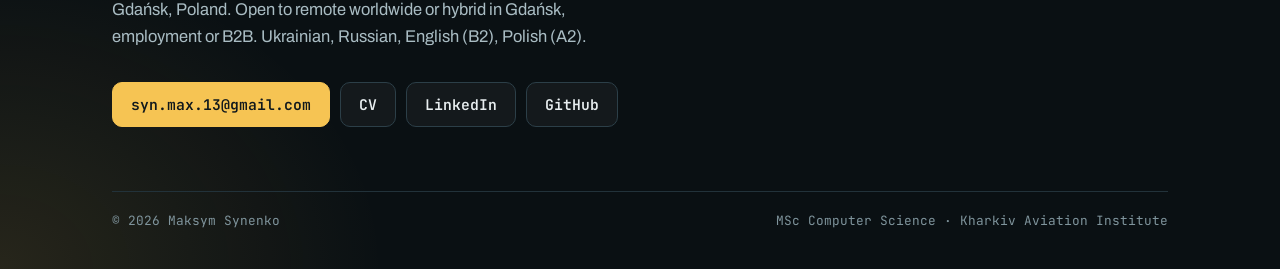
==== commit 8aeb88e7: "feat(projects): write-up landings for the three private agent systems" ====
--- a/index.html
+++ b/index.html
@@ -661,7 +661,8 @@
       <div class="wrap">
         <a class="mark" href="#top">Maksym<span>.</span>Synenko</a>
         <ul>
-          <li class="opt"><a href="#projects">Projects</a></li>
+          <li class="opt"><a href="#projects">Open source</a></li>
+          <li class="opt"><a href="projects/">Agent systems</a></li>
           <li class="opt"><a href="#work">Work</a></li>
           <li><a href="https://github.com/devmaxxx">GitHub</a></li>
           <li><a class="cv" href="cv/">CV</a></li>
@@ -781,6 +782,16 @@
               <h3>And the rest</h3>
               <p>Experiments, forks and work in progress live on my GitHub profile.</p>
               <div class="links"><a href="https://github.com/devmaxxx?tab=repositories">All repositories →</a></div>
+            </article>
+
+            <article class="project reveal">
+              <div class="meta"><span class="tag lang">Rust</span><span class="tag">TypeScript</span><span class="tag">agents</span></div>
+              <h3>Agent systems</h3>
+              <p>
+                Three systems whose source stays private: an autonomous job-search agent, on-device meeting AI,
+                and a cross-machine dispatcher for Claude Code sessions. Written up in public instead.
+              </p>
+              <div class="links"><a href="projects/">Read the write-ups →</a></div>
             </article>
           </div>
         </div>
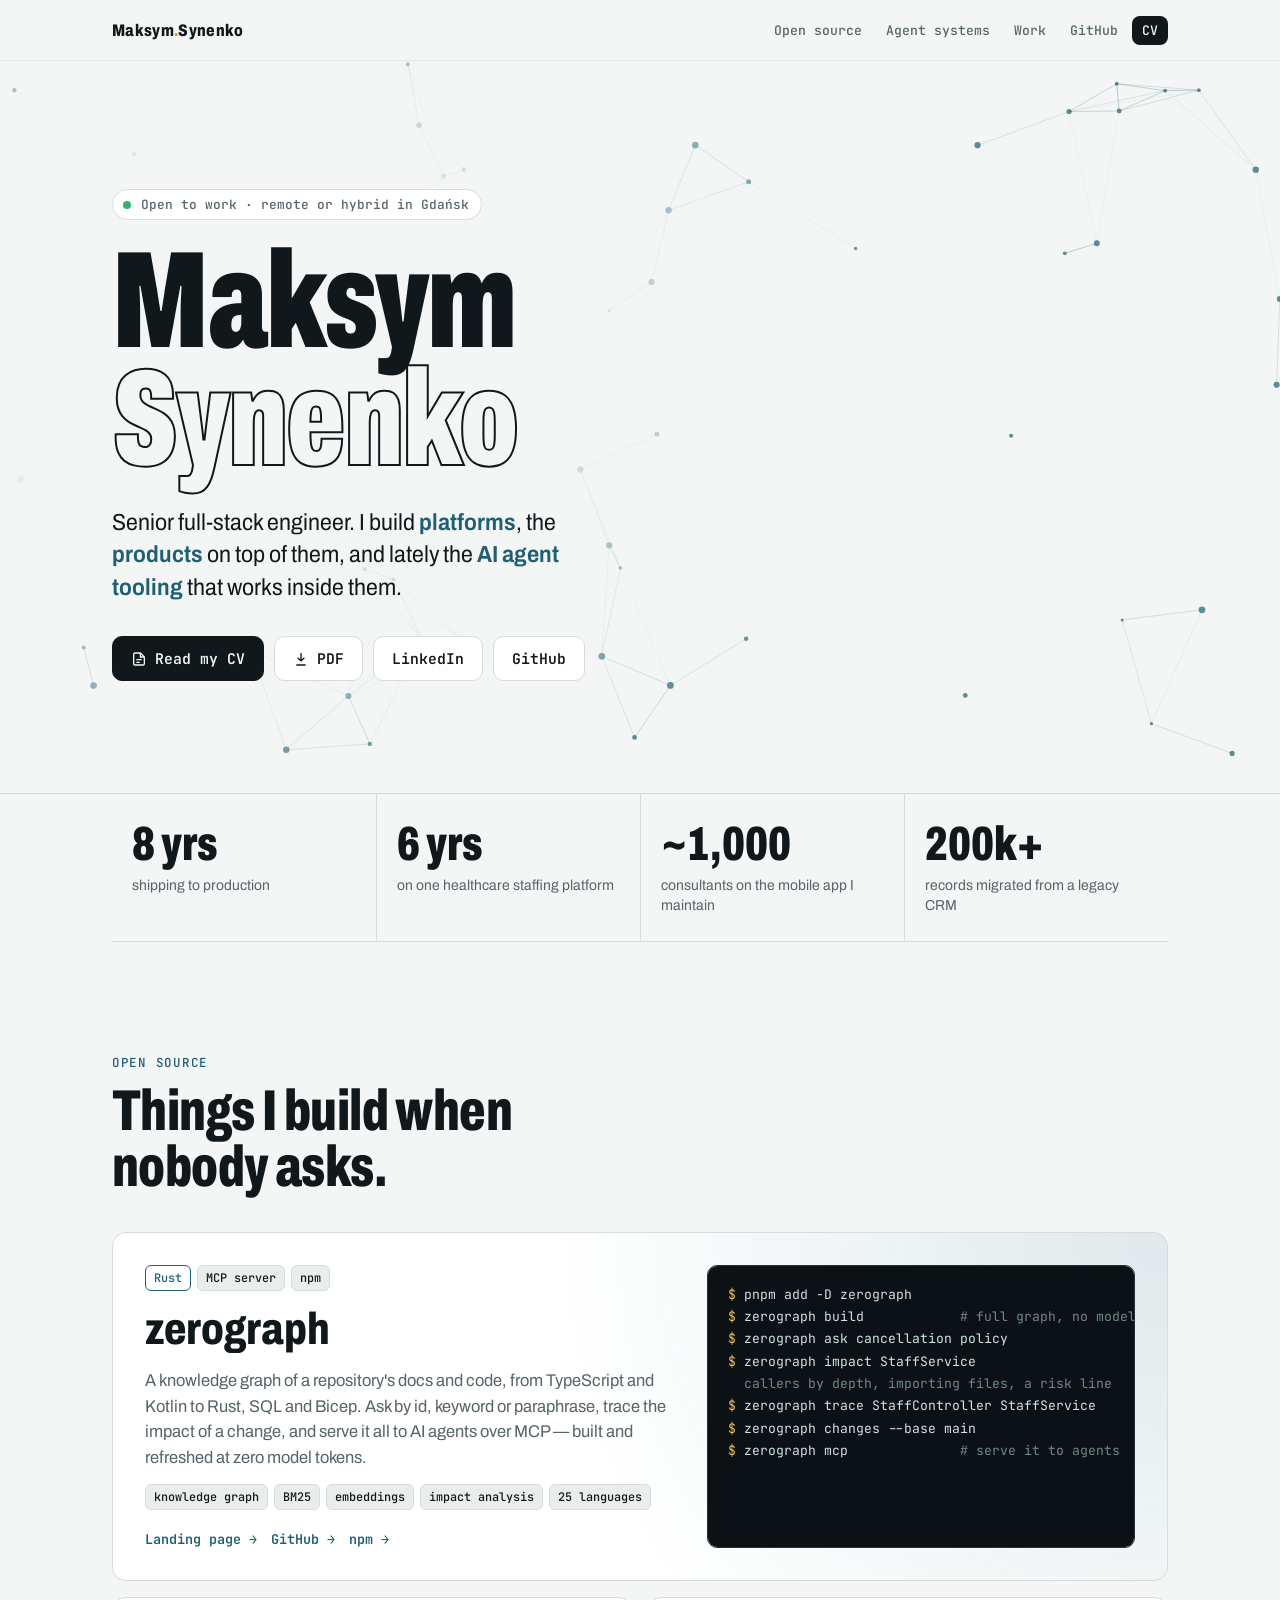
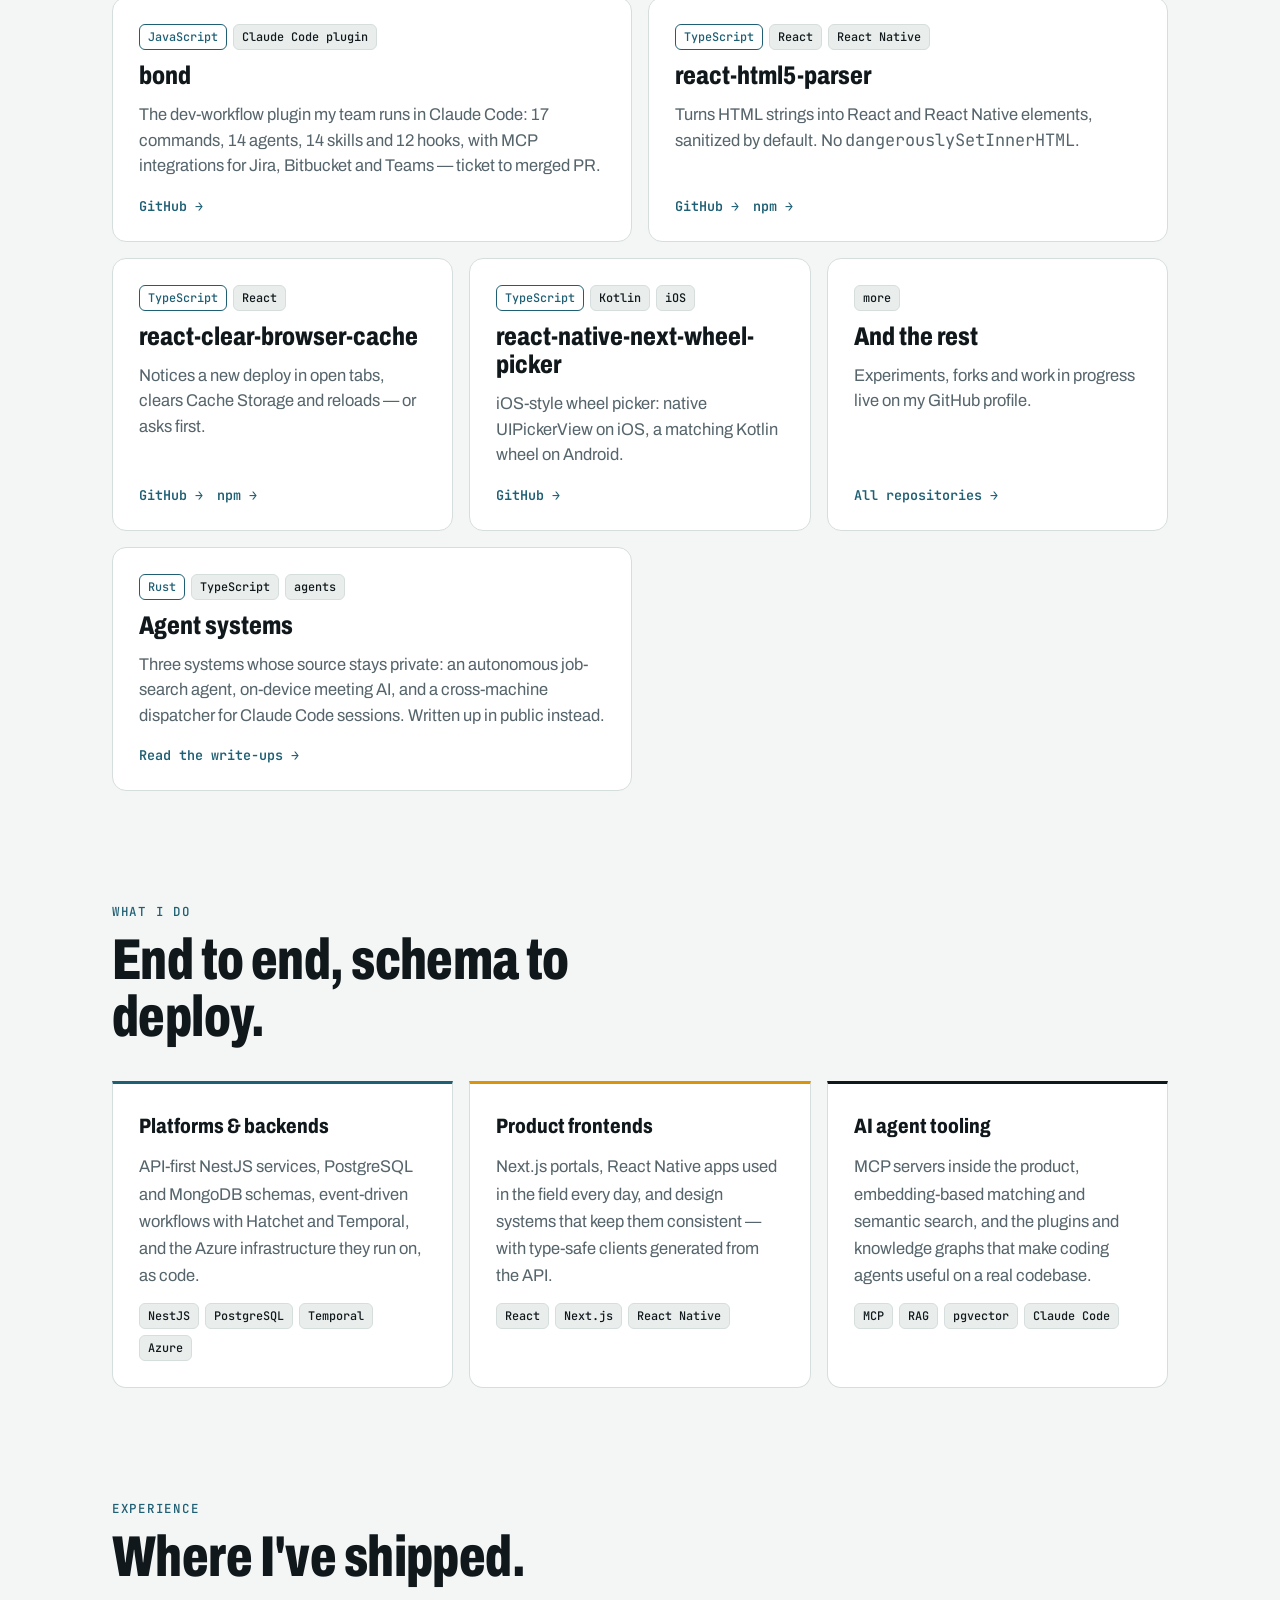
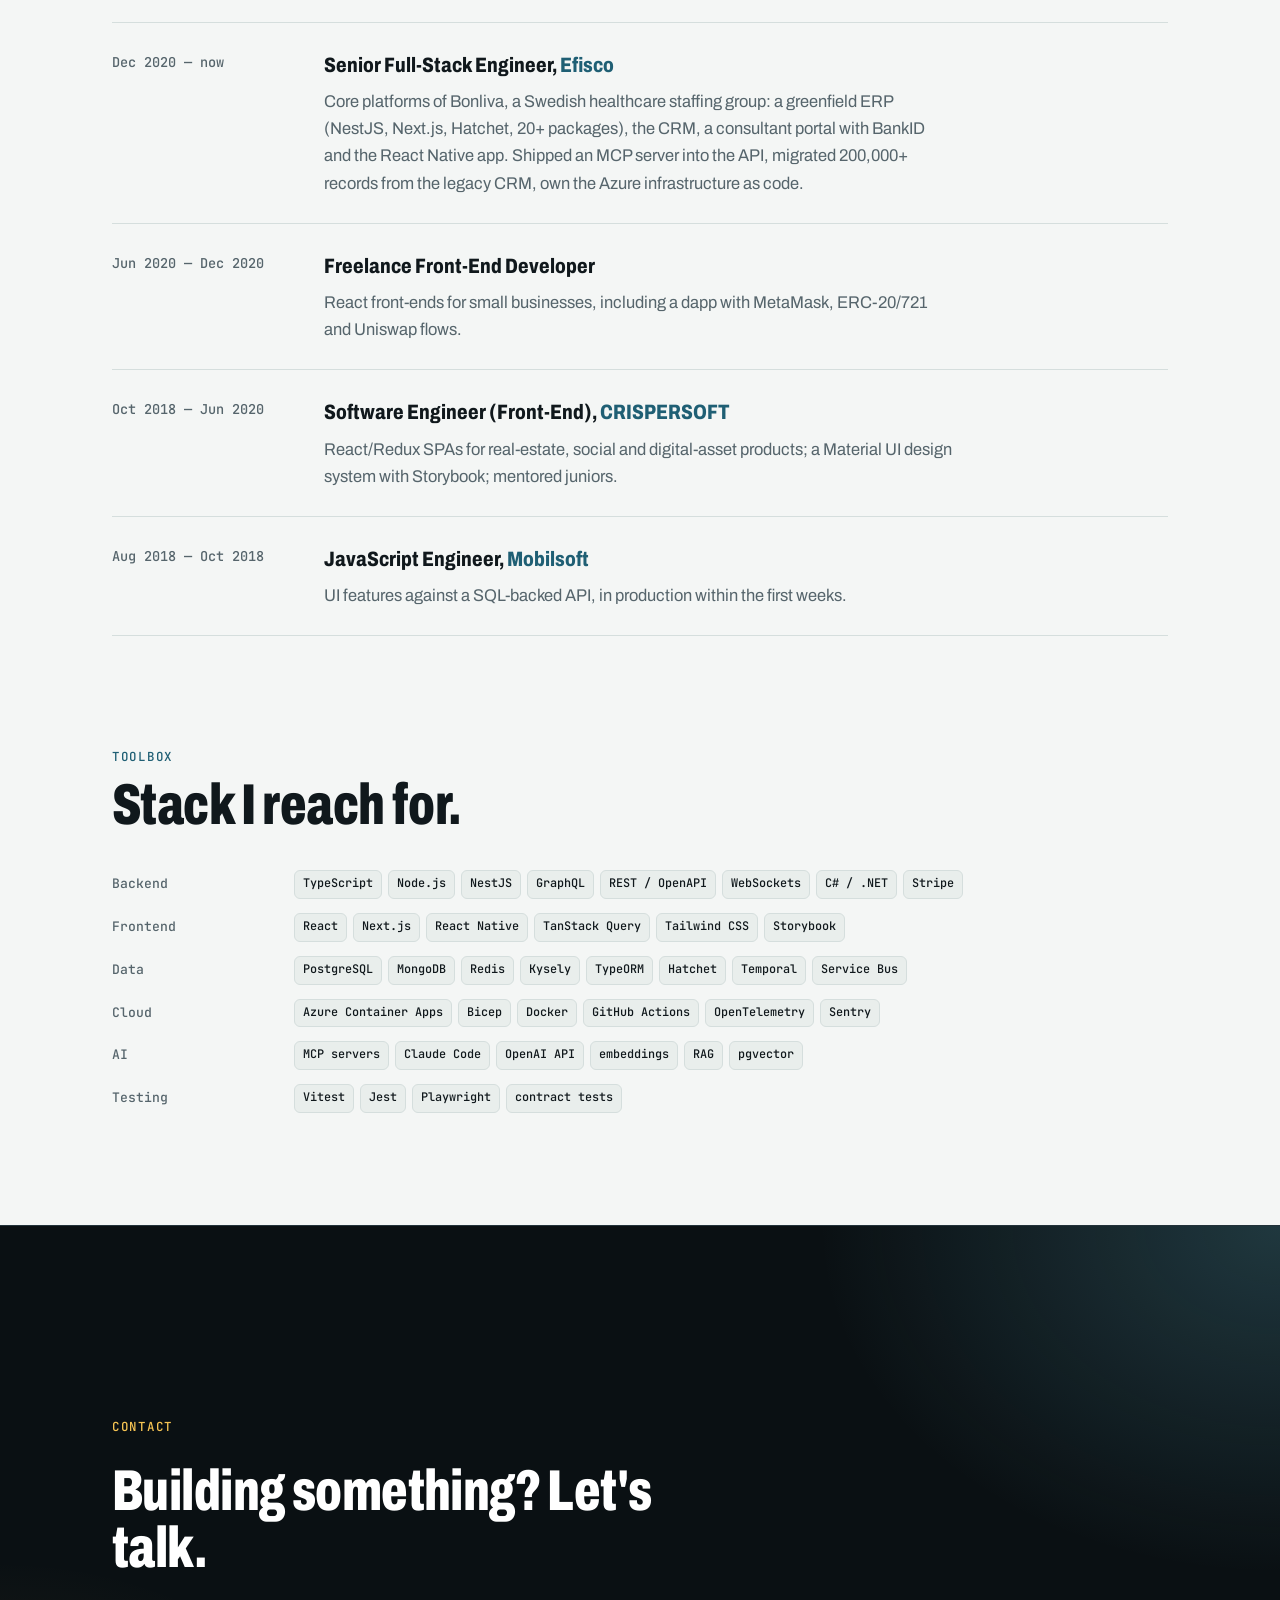
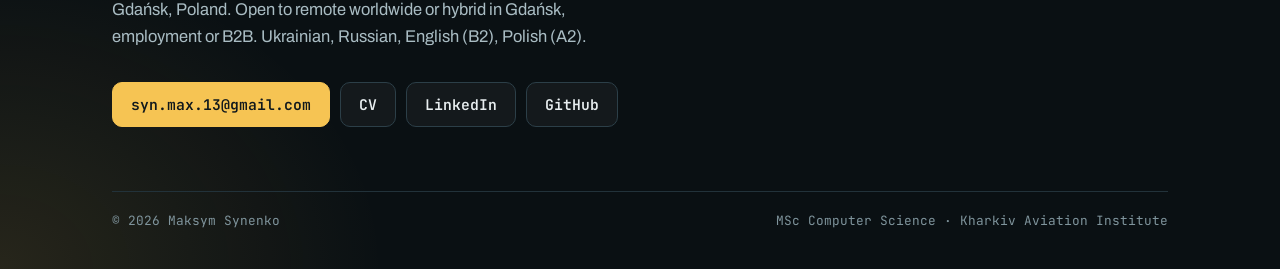
==== commit 4b6c5625: "feat(projects): landing page for zerograph" ====
--- a/index.html
+++ b/index.html
@@ -723,6 +723,7 @@
                   <span class="tag">knowledge graph</span><span class="tag">BM25</span><span class="tag">embeddings</span><span class="tag">impact analysis</span><span class="tag">25 languages</span>
                 </div>
                 <div class="links">
+                  <a href="/projects/zerograph/">Landing page →</a>
                   <a href="https://github.com/devmaxxx/zerograph">GitHub →</a>
                   <a href="https://www.npmjs.com/package/zerograph">npm →</a>
                 </div>
